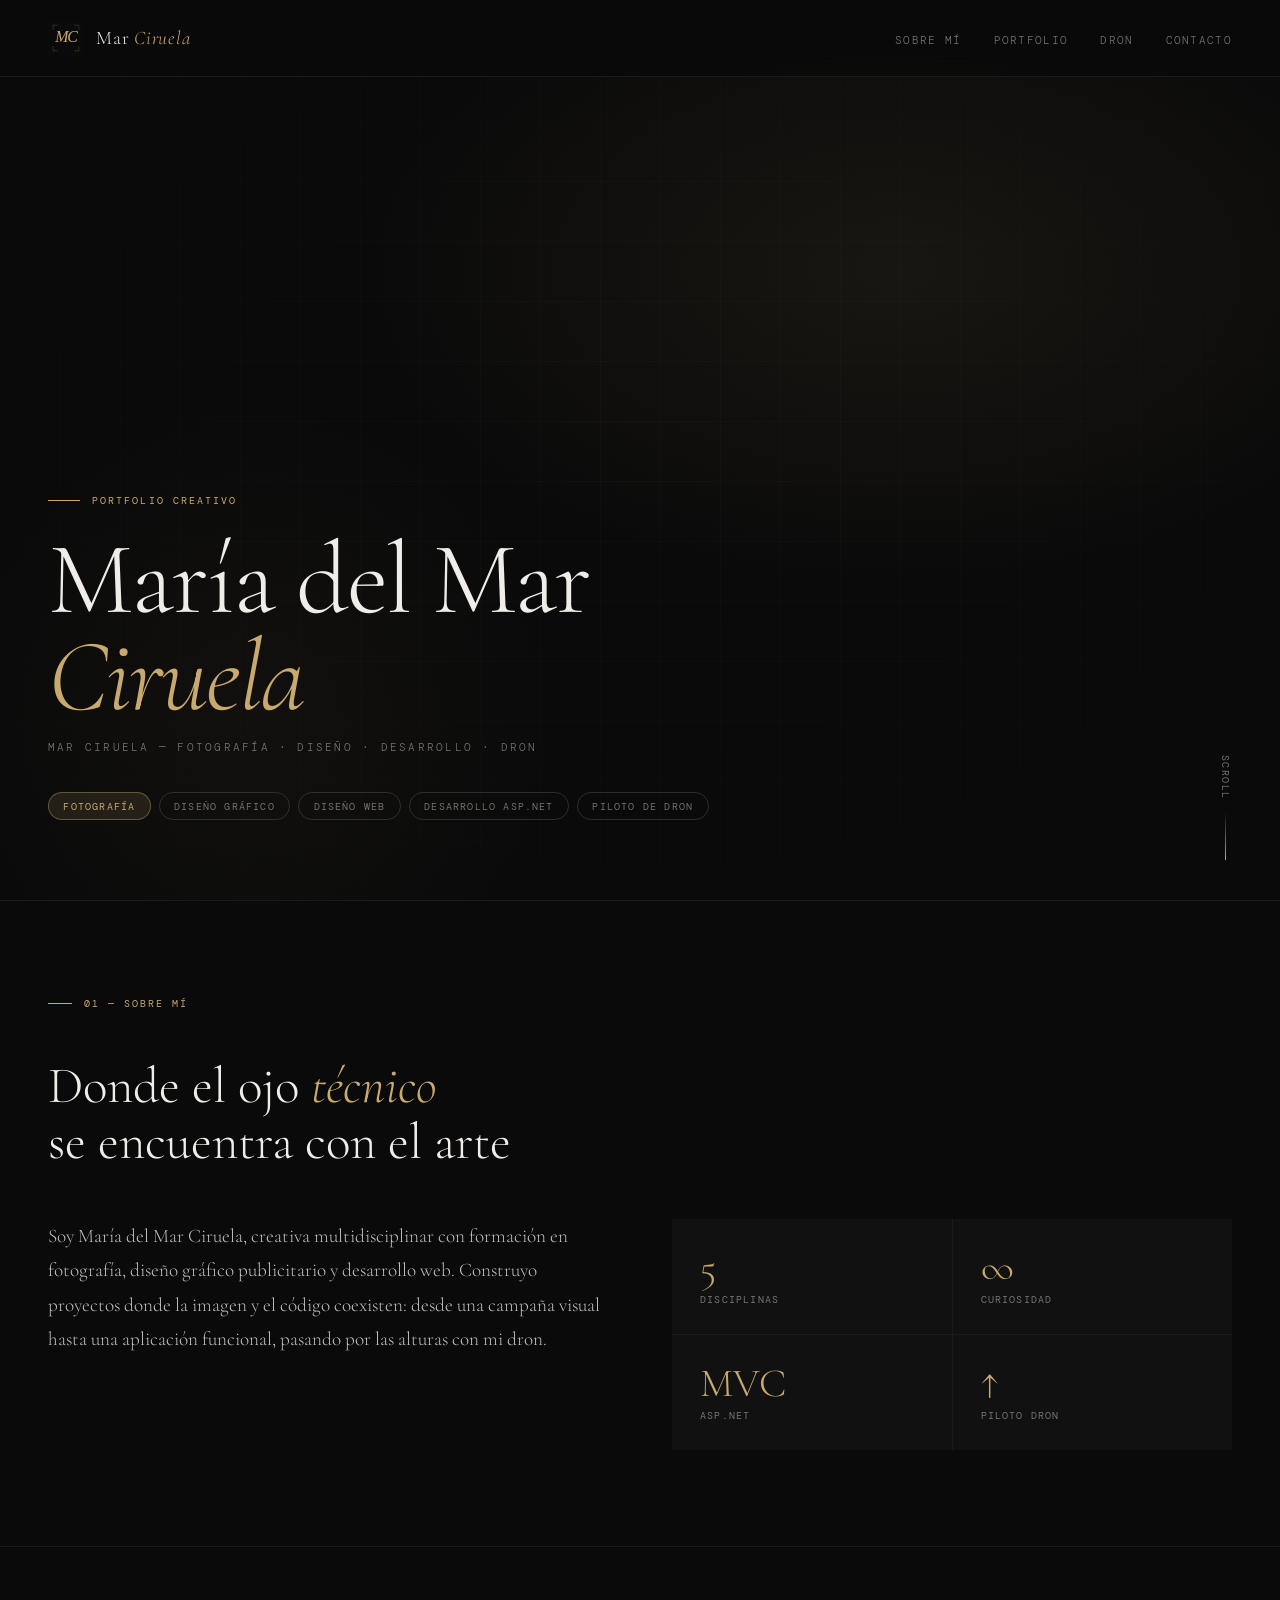
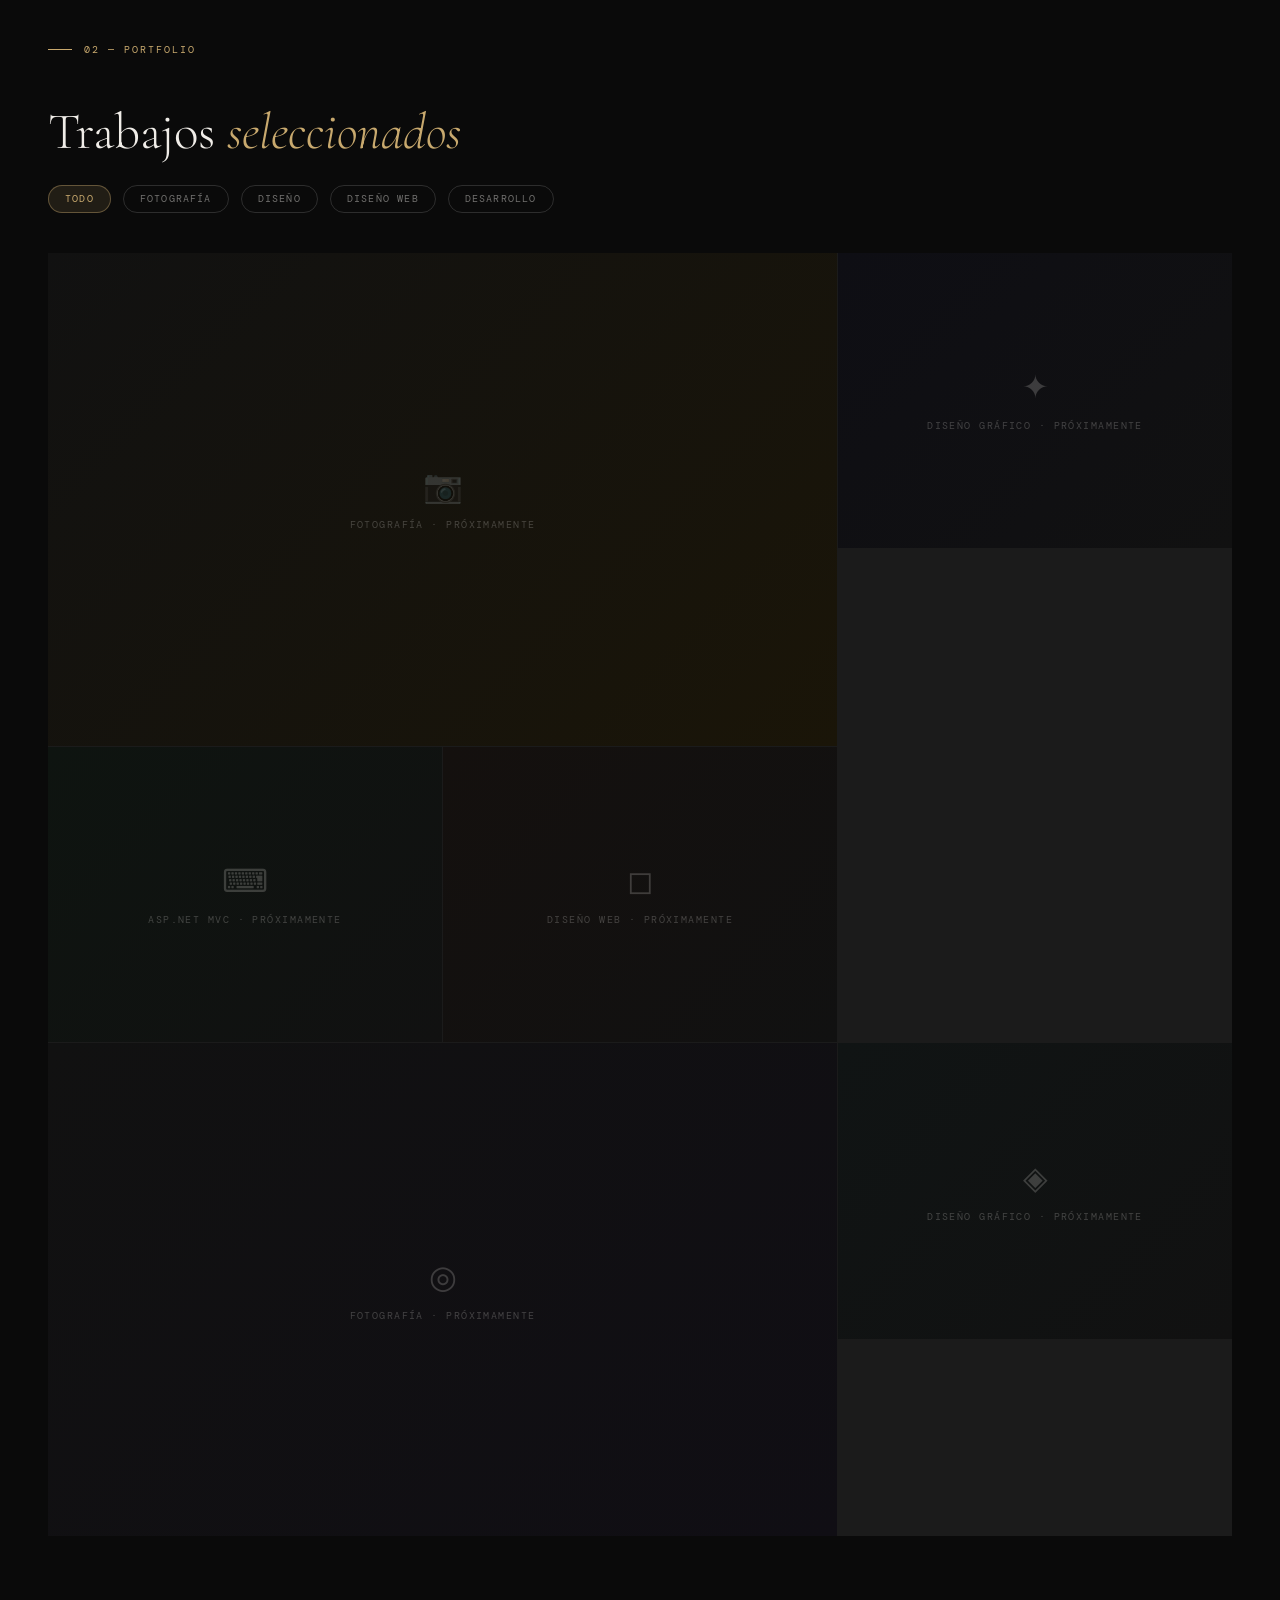
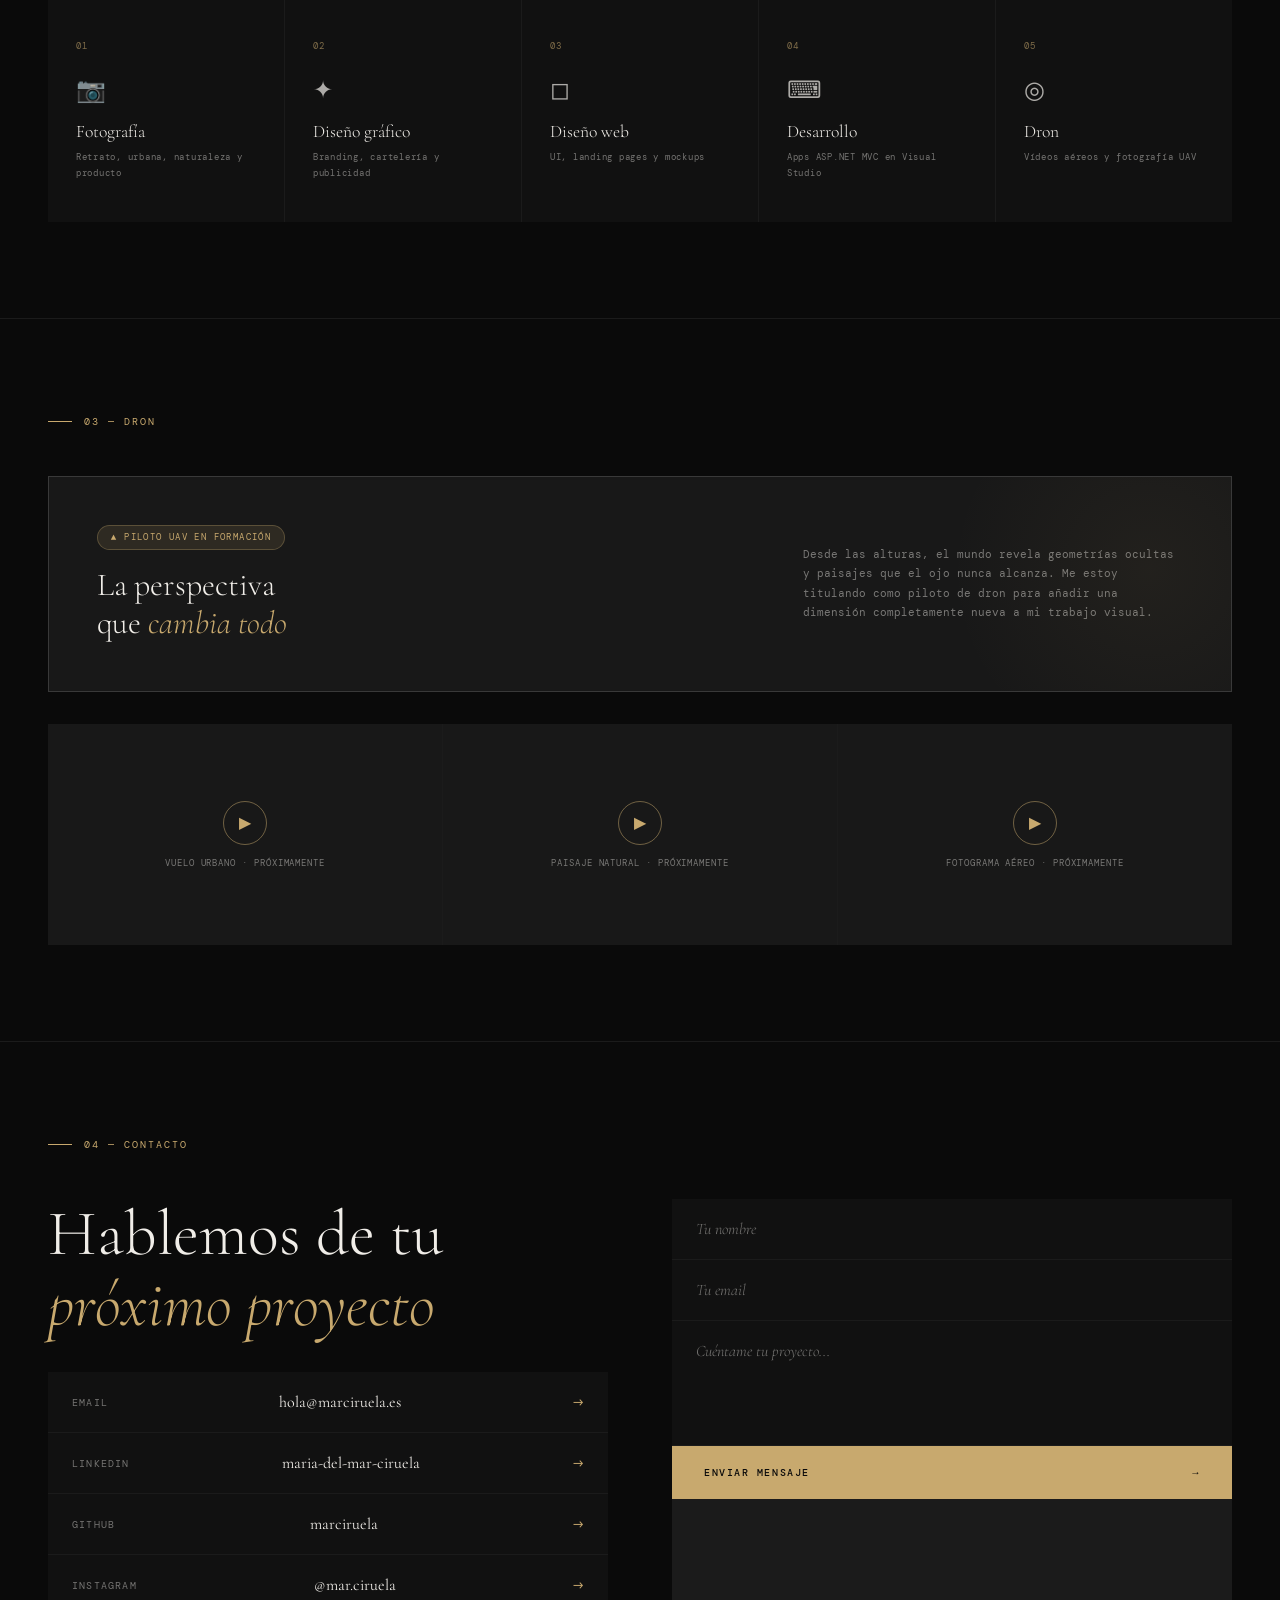
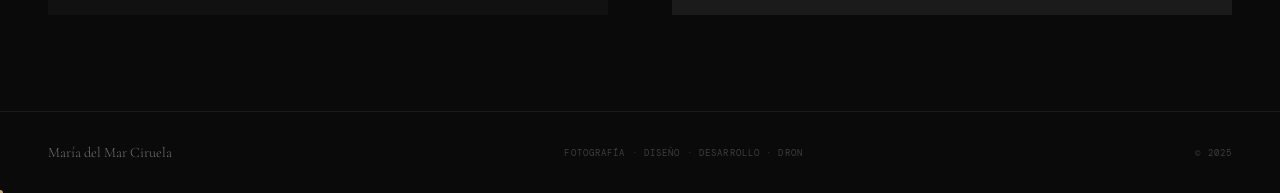
==== index.html @ c2688495 "Portfolio inicial - Mar Ciruela" ====
<!DOCTYPE html>
<html lang="es">
<head>
  <meta charset="UTF-8">
  <meta name="viewport" content="width=device-width, initial-scale=1.0">
  <meta name="description" content="Portfolio de María del Mar Ciruela — Fotografía, Diseño gráfico, Desarrollo web ASP.NET MVC y Piloto de dron.">
  <meta name="author" content="María del Mar Ciruela">
  <meta property="og:title" content="Mar Ciruela — Portfolio">
  <meta property="og:description" content="Fotografía · Diseño · Desarrollo · Dron">
  <meta property="og:image" content="assets/logo/logo-main.svg">
  <title>Mar Ciruela — Portfolio</title>
  <link rel="icon" type="image/svg+xml" href="assets/logo/logo-main.svg">
  <link rel="stylesheet" href="css/styles.css">
</head>
<body>

<!-- ── NAV ── -->
<nav>
  <a href="#home" class="nav-logo">
    <img src="assets/logo/logo-main.svg" alt="Logo Mar Ciruela">
    <span class="nav-logo-text">Mar <span>Ciruela</span></span>
  </a>
  <ul class="nav-links">
    <li><a href="#about">Sobre mí</a></li>
    <li><a href="#portfolio">Portfolio</a></li>
    <li><a href="#dron">Dron</a></li>
    <li><a href="#contact">Contacto</a></li>
  </ul>
</nav>

<!-- ── HERO ── -->
<section class="hero" id="home">
  <div class="hero-bg"></div>
  <div class="hero-grid"></div>
  <div class="hero-tag fade-up delay-1">Portfolio creativo</div>
  <h1 class="hero-name fade-up delay-2">
    <span class="first">María del Mar</span>
    <span class="last">Ciruela</span>
    <span class="brand">Mar Ciruela — Fotografía · Diseño · Desarrollo · Dron</span>
  </h1>
  <div class="hero-roles fade-up delay-3">
    <span class="role-pill active">Fotografía</span>
    <span class="role-pill">Diseño gráfico</span>
    <span class="role-pill">Diseño web</span>
    <span class="role-pill">Desarrollo ASP.NET</span>
    <span class="role-pill">Piloto de dron</span>
  </div>
  <div class="hero-scroll fade-up delay-4">Scroll</div>
</section>

<!-- ── SOBRE MÍ ── -->
<section id="about">
  <div class="section-label">01 — Sobre mí</div>
  <h2 class="section-title">Donde el ojo <em>técnico</em><br>se encuentra con el arte</h2>
  <div class="about-grid">
    <p class="about-text">
      Soy María del Mar Ciruela, creativa multidisciplinar con formación en fotografía, 
      diseño gráfico publicitario y desarrollo web. Construyo proyectos donde la imagen 
      y el código coexisten: desde una campaña visual hasta una aplicación funcional, 
      pasando por las alturas con mi dron.
    </p>
    <div class="about-stats">
      <div class="stat-cell">
        <div class="stat-num">5</div>
        <div class="stat-label">Disciplinas</div>
      </div>
      <div class="stat-cell">
        <div class="stat-num">∞</div>
        <div class="stat-label">Curiosidad</div>
      </div>
      <div class="stat-cell">
        <div class="stat-num">MVC</div>
        <div class="stat-label">ASP.NET</div>
      </div>
      <div class="stat-cell">
        <div class="stat-num">↑</div>
        <div class="stat-label">Piloto dron</div>
      </div>
    </div>
  </div>
</section>

<!-- ── PORTFOLIO ── -->
<section id="portfolio">
  <div class="section-label">02 — Portfolio</div>
  <h2 class="section-title">Trabajos <em>seleccionados</em></h2>

  <div class="portfolio-filter">
    <button class="filter-btn active" onclick="filterPortfolio(this,'all')">Todo</button>
    <button class="filter-btn" onclick="filterPortfolio(this,'foto')">Fotografía</button>
    <button class="filter-btn" onclick="filterPortfolio(this,'diseno')">Diseño</button>
    <button class="filter-btn" onclick="filterPortfolio(this,'web')">Diseño web</button>
    <button class="filter-btn" onclick="filterPortfolio(this,'dev')">Desarrollo</button>
  </div>

  <div class="portfolio-grid">

    <!-- ITEM 1 — Fotografía (grande) -->
    <div class="portfolio-item" data-cat="foto">
      <div class="portfolio-placeholder">
        <span class="ph-icon">📷</span>
        <span class="ph-label">Fotografía · Próximamente</span>
      </div>
      <!-- Cuando tengas la foto, reemplaza el div.portfolio-placeholder por:
      <img src="assets/img/foto-urbana.jpg" alt="Sesión urbana Madrid"> -->
      <div class="portfolio-overlay">
        <div class="overlay-cat">Fotografía</div>
        <div class="overlay-title">Sesión urbana · Madrid</div>
      </div>
    </div>

    <!-- ITEM 2 — Diseño gráfico -->
    <div class="portfolio-item" data-cat="diseno">
      <div class="portfolio-placeholder">
        <span class="ph-icon">✦</span>
        <span class="ph-label">Diseño gráfico · Próximamente</span>
      </div>
      <div class="portfolio-overlay">
        <div class="overlay-cat">Diseño gráfico</div>
        <div class="overlay-title">Identidad de marca</div>
      </div>
    </div>

    <!-- ITEM 3 — Desarrollo ASP.NET -->
    <div class="portfolio-item" data-cat="dev">
      <div class="portfolio-placeholder">
        <span class="ph-icon">⌨</span>
        <span class="ph-label">ASP.NET MVC · Próximamente</span>
      </div>
      <div class="portfolio-overlay">
        <div class="overlay-cat">Desarrollo ASP.NET MVC</div>
        <div class="overlay-title">Aplicación de gestión</div>
      </div>
    </div>

    <!-- ITEM 4 — Diseño web -->
    <div class="portfolio-item" data-cat="web">
      <div class="portfolio-placeholder">
        <span class="ph-icon">◻</span>
        <span class="ph-label">Diseño web · Próximamente</span>
      </div>
      <div class="portfolio-overlay">
        <div class="overlay-cat">Diseño web</div>
        <div class="overlay-title">Landing page · E-commerce</div>
      </div>
    </div>

    <!-- ITEM 5 — Fotografía (grande) -->
    <div class="portfolio-item" data-cat="foto">
      <div class="portfolio-placeholder">
        <span class="ph-icon">◎</span>
        <span class="ph-label">Fotografía · Próximamente</span>
      </div>
      <div class="portfolio-overlay">
        <div class="overlay-cat">Fotografía</div>
        <div class="overlay-title">Retrato natural · Estudio</div>
      </div>
    </div>

    <!-- ITEM 6 — Diseño gráfico -->
    <div class="portfolio-item" data-cat="diseno">
      <div class="portfolio-placeholder">
        <span class="ph-icon">◈</span>
        <span class="ph-label">Diseño gráfico · Próximamente</span>
      </div>
      <div class="portfolio-overlay">
        <div class="overlay-cat">Diseño gráfico</div>
        <div class="overlay-title">Cartel publicitario</div>
      </div>
    </div>

  </div>

  <!-- Tarjetas de categoría -->
  <div class="categories">
    <div class="cat-card">
      <div class="cat-number">01</div>
      <div class="cat-icon">📷</div>
      <div class="cat-name">Fotografía</div>
      <div class="cat-desc">Retrato, urbana, naturaleza y producto</div>
    </div>
    <div class="cat-card">
      <div class="cat-number">02</div>
      <div class="cat-icon">✦</div>
      <div class="cat-name">Diseño gráfico</div>
      <div class="cat-desc">Branding, cartelería y publicidad</div>
    </div>
    <div class="cat-card">
      <div class="cat-number">03</div>
      <div class="cat-icon">◻</div>
      <div class="cat-name">Diseño web</div>
      <div class="cat-desc">UI, landing pages y mockups</div>
    </div>
    <div class="cat-card">
      <div class="cat-number">04</div>
      <div class="cat-icon">⌨</div>
      <div class="cat-name">Desarrollo</div>
      <div class="cat-desc">Apps ASP.NET MVC en Visual Studio</div>
    </div>
    <div class="cat-card">
      <div class="cat-number">05</div>
      <div class="cat-icon">◎</div>
      <div class="cat-name">Dron</div>
      <div class="cat-desc">Vídeos aéreos y fotografía UAV</div>
    </div>
  </div>
</section>

<!-- ── DRON ── -->
<section id="dron">
  <div class="section-label">03 — Dron</div>
  <div class="dron-banner">
    <div>
      <div class="dron-badge">▲ Piloto UAV en formación</div>
      <h2 class="dron-title">La perspectiva<br>que <em>cambia todo</em></h2>
    </div>
    <p class="dron-text">
      Desde las alturas, el mundo revela geometrías ocultas y paisajes que el ojo nunca 
      alcanza. Me estoy titulando como piloto de dron para añadir una dimensión 
      completamente nueva a mi trabajo visual.
    </p>
  </div>

  <!-- Vídeos de dron -->
  <!-- Para añadir un vídeo de YouTube, sustituye el div.dron-video-cell por:
  <div class="dron-video-cell">
    <iframe src="https://www.youtube.com/embed/TU_ID_DE_VIDEO" allowfullscreen></iframe>
  </div> -->
  <div class="dron-video-grid">
    <div class="dron-video-cell">
      <div class="play-btn">▶</div>
      <div class="dron-video-label">Vuelo urbano · Próximamente</div>
    </div>
    <div class="dron-video-cell">
      <div class="play-btn">▶</div>
      <div class="dron-video-label">Paisaje natural · Próximamente</div>
    </div>
    <div class="dron-video-cell">
      <div class="play-btn">▶</div>
      <div class="dron-video-label">Fotograma aéreo · Próximamente</div>
    </div>
  </div>
</section>

<!-- ── CONTACTO ── -->
<section id="contact">
  <div class="section-label">04 — Contacto</div>
  <div class="contact-grid">
    <div>
      <h2 class="contact-big">Hablemos de tu<br><em>próximo proyecto</em></h2>
      <div class="contact-links">
        <a class="contact-link" href="mailto:hola@marciruela.es">
          <span class="contact-link-label">Email</span>
          <span class="contact-link-val">hola@marciruela.es</span>
          <span class="contact-link-arrow">→</span>
        </a>
        <a class="contact-link" href="https://linkedin.com/in/maria-del-mar-ciruela" target="_blank">
          <span class="contact-link-label">LinkedIn</span>
          <span class="contact-link-val">maria-del-mar-ciruela</span>
          <span class="contact-link-arrow">→</span>
        </a>
        <a class="contact-link" href="https://github.com/marciruela" target="_blank">
          <span class="contact-link-label">GitHub</span>
          <span class="contact-link-val">marciruela</span>
          <span class="contact-link-arrow">→</span>
        </a>
        <a class="contact-link" href="https://instagram.com/mar.ciruela" target="_blank">
          <span class="contact-link-label">Instagram</span>
          <span class="contact-link-val">@mar.ciruela</span>
          <span class="contact-link-arrow">→</span>
        </a>
      </div>
    </div>
    <div class="contact-form">
      <div class="form-row">
        <input type="text" id="contact-name" placeholder="Tu nombre">
      </div>
      <div class="form-row">
        <input type="email" id="contact-email" placeholder="Tu email">
      </div>
      <div class="form-row">
        <textarea id="contact-message" rows="4" placeholder="Cuéntame tu proyecto..."></textarea>
      </div>
      <button class="send-btn" onclick="sendMessage()">
        Enviar mensaje <span>→</span>
      </button>
    </div>
  </div>
</section>

<!-- ── FOOTER ── -->
<footer>
  <div class="footer-name">María del Mar Ciruela</div>
  <div class="footer-mono">Fotografía · Diseño · Desarrollo · Dron</div>
  <div class="footer-mono">© 2025</div>
</footer>

<script src="js/main.js"></script>
</body>
</html>
---- css/styles.css ----
/* ── MAR CIRUELA PORTFOLIO — styles.css ── */

@import url('https://fonts.googleapis.com/css2?family=Cormorant+Garamond:ital,wght@0,300;0,400;0,600;1,300;1,400&family=DM+Mono:wght@300;400&family=Syne:wght@400;500;700;800&display=swap');

*, *::before, *::after { margin: 0; padding: 0; box-sizing: border-box; }

:root {
  --bg:        #0a0a0a;
  --bg2:       #111111;
  --bg3:       #181818;
  --border:    rgba(255,255,255,0.07);
  --border2:   rgba(255,255,255,0.14);
  --text:      #f0ede8;
  --muted:     rgba(240,237,232,0.45);
  --accent:    #c8a96e;
  --accent2:   #e8d5b0;
  --accent-dim:rgba(200,169,110,0.12);
  --font-display: 'Syne', sans-serif;
  --font-serif:   'Cormorant Garamond', serif;
  --font-mono:    'DM Mono', monospace;
}

html { scroll-behavior: smooth; }

body {
  background: var(--bg);
  color: var(--text);
  font-family: var(--font-display);
  overflow-x: hidden;
}

/* ── SCROLLBAR ── */
::-webkit-scrollbar { width: 4px; }
::-webkit-scrollbar-track { background: var(--bg); }
::-webkit-scrollbar-thumb { background: var(--accent); opacity: 0.5; }

/* ── NAV ── */
nav {
  position: fixed; top: 0; left: 0; right: 0; z-index: 100;
  display: flex; align-items: center; justify-content: space-between;
  padding: 1.25rem 3rem;
  border-bottom: 0.5px solid var(--border);
  background: rgba(10,10,10,0.85);
  backdrop-filter: blur(16px);
  -webkit-backdrop-filter: blur(16px);
}
.nav-logo {
  display: flex; align-items: center; gap: 0.75rem;
  text-decoration: none;
}
.nav-logo img { width: 36px; height: 36px; }
.nav-logo-text {
  font-family: var(--font-serif);
  font-size: 1.2rem;
  font-weight: 300;
  letter-spacing: 0.04em;
  color: var(--text);
}
.nav-logo-text span { color: var(--accent); font-style: italic; }
.nav-links { display: flex; gap: 2rem; list-style: none; }
.nav-links a {
  font-family: var(--font-mono);
  font-size: 0.68rem;
  font-weight: 300;
  letter-spacing: 0.12em;
  text-transform: uppercase;
  color: var(--muted);
  text-decoration: none;
  transition: color 0.2s;
}
.nav-links a:hover { color: var(--accent); }

/* ── HERO ── */
.hero {
  min-height: 100vh;
  display: flex; flex-direction: column; justify-content: flex-end;
  padding: 0 3rem 5rem;
  position: relative; overflow: hidden;
}
.hero-bg {
  position: absolute; inset: 0;
  background:
    radial-gradient(ellipse 60% 50% at 70% 30%, rgba(200,169,110,0.08) 0%, transparent 70%),
    radial-gradient(ellipse 40% 60% at 20% 80%, rgba(200,169,110,0.04) 0%, transparent 60%);
}
.hero-grid {
  position: absolute; inset: 0;
  background-image:
    linear-gradient(rgba(255,255,255,0.025) 1px, transparent 1px),
    linear-gradient(90deg, rgba(255,255,255,0.025) 1px, transparent 1px);
  background-size: 60px 60px;
  mask-image: radial-gradient(ellipse 80% 80% at 50% 50%, black 0%, transparent 100%);
  -webkit-mask-image: radial-gradient(ellipse 80% 80% at 50% 50%, black 0%, transparent 100%);
}
.hero-tag {
  font-family: var(--font-mono);
  font-size: 0.65rem; letter-spacing: 0.2em; text-transform: uppercase;
  color: var(--accent); margin-bottom: 1.5rem;
  display: flex; align-items: center; gap: 0.75rem;
  position: relative;
}
.hero-tag::before { content: ''; display: block; width: 32px; height: 1px; background: var(--accent); }
.hero-name {
  font-family: var(--font-serif);
  font-size: clamp(3rem, 8vw, 6.5rem);
  font-weight: 300; line-height: 0.95; letter-spacing: -0.02em;
  position: relative; margin-bottom: 0.5rem;
}
.hero-name .first { display: block; color: var(--text); }
.hero-name .last  { display: block; font-style: italic; color: var(--accent); }
.hero-name .brand {
  display: block;
  font-family: var(--font-mono);
  font-size: 0.7rem; letter-spacing: 0.2em; text-transform: uppercase;
  color: var(--muted); font-style: normal; margin-top: 1rem;
}
.hero-roles { display: flex; flex-wrap: wrap; gap: 0.5rem; margin-top: 2rem; position: relative; }
.role-pill {
  font-family: var(--font-mono); font-size: 0.62rem; letter-spacing: 0.12em; text-transform: uppercase;
  color: var(--muted); border: 0.5px solid var(--border2); padding: 0.4rem 0.9rem; border-radius: 100px;
  transition: all 0.2s;
}
.role-pill.active { color: var(--accent); border-color: rgba(200,169,110,0.4); background: var(--accent-dim); }
.hero-scroll {
  position: absolute; bottom: 2.5rem; right: 3rem;
  font-family: var(--font-mono); font-size: 0.6rem; letter-spacing: 0.15em; text-transform: uppercase;
  color: var(--muted); writing-mode: vertical-rl;
  display: flex; align-items: center; gap: 0.75rem;
  animation: scrollBounce 2s ease-in-out infinite;
}
.hero-scroll::after { content: ''; display: block; width: 1px; height: 48px; background: linear-gradient(transparent, var(--accent)); }

/* ── SECTIONS ── */
section { padding: 6rem 3rem; border-top: 0.5px solid var(--border); }
.section-label {
  font-family: var(--font-mono); font-size: 0.62rem; letter-spacing: 0.2em; text-transform: uppercase;
  color: var(--accent); display: flex; align-items: center; gap: 0.75rem; margin-bottom: 3rem;
}
.section-label::before { content: ''; display: block; width: 24px; height: 1px; background: var(--accent); }
.section-title {
  font-family: var(--font-serif); font-size: clamp(2rem, 4vw, 3.5rem);
  font-weight: 300; line-height: 1.1; margin-bottom: 1.5rem;
}
.section-title em { font-style: italic; color: var(--accent); }

/* ── ABOUT ── */
.about-grid { display: grid; grid-template-columns: 1fr 1fr; gap: 4rem; align-items: start; margin-top: 3rem; }
.about-text { font-family: var(--font-serif); font-size: 1.2rem; font-weight: 300; line-height: 1.8; color: rgba(240,237,232,0.8); }
.about-stats { display: grid; grid-template-columns: 1fr 1fr; gap: 1px; background: var(--border); }
.stat-cell { background: var(--bg2); padding: 1.75rem; }
.stat-num { font-family: var(--font-serif); font-size: 2.5rem; font-weight: 300; color: var(--accent); line-height: 1; margin-bottom: 0.4rem; }
.stat-label { font-family: var(--font-mono); font-size: 0.62rem; letter-spacing: 0.12em; text-transform: uppercase; color: var(--muted); }

/* ── PORTFOLIO ── */
.portfolio-filter { display: flex; gap: 0.75rem; flex-wrap: wrap; margin-bottom: 2.5rem; }
.filter-btn {
  font-family: var(--font-mono); font-size: 0.62rem; letter-spacing: 0.12em; text-transform: uppercase;
  color: var(--muted); background: none; border: 0.5px solid var(--border2);
  padding: 0.4rem 1rem; border-radius: 100px; cursor: pointer; transition: all 0.2s;
}
.filter-btn:hover, .filter-btn.active { color: var(--accent); border-color: rgba(200,169,110,0.4); background: var(--accent-dim); }

.portfolio-grid { display: grid; grid-template-columns: repeat(3, 1fr); gap: 1px; background: var(--border); }
.portfolio-item { background: var(--bg2); aspect-ratio: 4/3; position: relative; overflow: hidden; cursor: pointer; }
.portfolio-item:nth-child(1) { aspect-ratio: 8/5; grid-column: span 2; }
.portfolio-item:nth-child(5) { aspect-ratio: 8/5; grid-column: span 2; }

.portfolio-item img { width: 100%; height: 100%; object-fit: cover; transition: transform 0.5s ease; }
.portfolio-item:hover img { transform: scale(1.04); }

.portfolio-placeholder {
  width: 100%; height: 100%;
  display: flex; align-items: center; justify-content: center; flex-direction: column; gap: 0.75rem;
}
.ph-icon { font-size: 2rem; opacity: 0.2; }
.ph-label { font-family: var(--font-mono); font-size: 0.6rem; letter-spacing: 0.15em; text-transform: uppercase; color: var(--muted); opacity: 0.5; }
.portfolio-item:nth-child(1) .portfolio-placeholder { background: linear-gradient(135deg, #111 0%, #1a1508 100%); }
.portfolio-item:nth-child(2) .portfolio-placeholder { background: linear-gradient(135deg, #0e0e14 0%, #111 100%); }
.portfolio-item:nth-child(3) .portfolio-placeholder { background: linear-gradient(135deg, #0e1410 0%, #111 100%); }
.portfolio-item:nth-child(4) .portfolio-placeholder { background: linear-gradient(135deg, #14100e 0%, #111 100%); }
.portfolio-item:nth-child(5) .portfolio-placeholder { background: linear-gradient(135deg, #111 0%, #100e14 100%); }
.portfolio-item:nth-child(6) .portfolio-placeholder { background: linear-gradient(135deg, #101414 0%, #111 100%); }

.portfolio-overlay {
  position: absolute; inset: 0; background: rgba(10,10,10,0.85);
  display: flex; flex-direction: column; justify-content: flex-end;
  padding: 1.5rem; opacity: 0; transition: opacity 0.3s;
}
.portfolio-item:hover .portfolio-overlay { opacity: 1; }
.overlay-cat { font-family: var(--font-mono); font-size: 0.58rem; letter-spacing: 0.18em; text-transform: uppercase; color: var(--accent); margin-bottom: 0.4rem; }
.overlay-title { font-family: var(--font-serif); font-size: 1.25rem; font-weight: 300; color: var(--text); }

/* ── CATEGORY CARDS ── */
.categories { display: grid; grid-template-columns: repeat(5, 1fr); gap: 1px; background: var(--border); margin-top: 4rem; }
.cat-card { background: var(--bg2); padding: 2.5rem 1.75rem; cursor: pointer; transition: background 0.2s; position: relative; overflow: hidden; }
.cat-card::before { content: ''; position: absolute; bottom: 0; left: 0; right: 0; height: 2px; background: var(--accent); transform: scaleX(0); transform-origin: left; transition: transform 0.3s; }
.cat-card:hover { background: var(--bg3); }
.cat-card:hover::before { transform: scaleX(1); }
.cat-number { font-family: var(--font-mono); font-size: 0.58rem; letter-spacing: 0.15em; color: var(--accent); opacity: 0.6; margin-bottom: 1.5rem; }
.cat-icon { font-size: 1.5rem; margin-bottom: 1rem; opacity: 0.7; }
.cat-name { font-family: var(--font-serif); font-size: 1.1rem; font-weight: 300; margin-bottom: 0.5rem; color: var(--text); }
.cat-desc { font-family: var(--font-mono); font-size: 0.58rem; letter-spacing: 0.08em; color: var(--muted); line-height: 1.7; }

/* ── DRON ── */
.dron-banner {
  margin-top: 3rem; background: var(--bg3); border: 0.5px solid var(--border2);
  padding: 3rem; display: flex; align-items: center; justify-content: space-between; gap: 2rem;
  position: relative; overflow: hidden;
}
.dron-banner::before { content: ''; position: absolute; top: -50%; right: -10%; width: 400px; height: 400px; background: radial-gradient(circle, rgba(200,169,110,0.06) 0%, transparent 70%); pointer-events: none; }
.dron-badge { display: inline-flex; align-items: center; gap: 0.5rem; font-family: var(--font-mono); font-size: 0.58rem; letter-spacing: 0.15em; text-transform: uppercase; color: var(--accent); border: 0.5px solid rgba(200,169,110,0.3); background: var(--accent-dim); padding: 0.35rem 0.8rem; border-radius: 100px; margin-bottom: 1rem; }
.dron-title { font-family: var(--font-serif); font-size: 2rem; font-weight: 300; line-height: 1.2; }
.dron-title em { font-style: italic; color: var(--accent); }
.dron-text { font-family: var(--font-mono); font-size: 0.68rem; line-height: 1.8; color: var(--muted); max-width: 380px; }
.dron-video-grid { display: grid; grid-template-columns: repeat(3, 1fr); gap: 1px; margin-top: 2rem; background: var(--border); }
.dron-video-cell {
  background: var(--bg3); aspect-ratio: 16/9;
  display: flex; align-items: center; justify-content: center; flex-direction: column; gap: 0.75rem;
  cursor: pointer; transition: background 0.2s; position: relative; overflow: hidden;
}
.dron-video-cell:hover { background: #1e1e1e; }
.dron-video-cell iframe { position: absolute; inset: 0; width: 100%; height: 100%; border: none; }
.play-btn { width: 44px; height: 44px; border: 1px solid rgba(200,169,110,0.5); border-radius: 50%; display: flex; align-items: center; justify-content: center; color: var(--accent); font-size: 1rem; transition: all 0.2s; }
.dron-video-cell:hover .play-btn { background: var(--accent-dim); border-color: var(--accent); }
.dron-video-label { font-family: var(--font-mono); font-size: 0.58rem; letter-spacing: 0.1em; text-transform: uppercase; color: var(--muted); }

/* ── CONTACT ── */
.contact-grid { display: grid; grid-template-columns: 1fr 1fr; gap: 4rem; margin-top: 3rem; }
.contact-big { font-family: var(--font-serif); font-size: clamp(2.5rem, 5vw, 4rem); font-weight: 300; line-height: 1.1; }
.contact-big em { font-style: italic; color: var(--accent); }
.contact-links { display: flex; flex-direction: column; gap: 1px; margin-top: 2rem; background: var(--border); }
.contact-link { background: var(--bg2); padding: 1.25rem 1.5rem; display: flex; align-items: center; justify-content: space-between; text-decoration: none; transition: background 0.2s; cursor: pointer; }
.contact-link:hover { background: var(--bg3); }
.contact-link-label { font-family: var(--font-mono); font-size: 0.62rem; letter-spacing: 0.12em; text-transform: uppercase; color: var(--muted); }
.contact-link-val { font-family: var(--font-serif); font-size: 1rem; color: var(--text); }
.contact-link-arrow { color: var(--accent); font-size: 0.8rem; }
.contact-form { display: flex; flex-direction: column; gap: 1px; background: var(--border); }
.form-row { background: var(--bg2); }
.form-row input, .form-row textarea { width: 100%; background: transparent; border: none; outline: none; font-family: var(--font-serif); font-size: 1rem; font-weight: 300; color: var(--text); padding: 1.25rem 1.5rem; resize: none; }
.form-row input::placeholder, .form-row textarea::placeholder { color: var(--muted); font-style: italic; }
.send-btn { background: var(--accent); color: #0a0a0a; border: none; padding: 1.25rem 2rem; font-family: var(--font-mono); font-size: 0.65rem; letter-spacing: 0.15em; text-transform: uppercase; cursor: pointer; display: flex; align-items: center; justify-content: space-between; transition: background 0.2s; font-weight: 500; width: 100%; }
.send-btn:hover { background: var(--accent2); }

/* ── FOOTER ── */
footer { border-top: 0.5px solid var(--border); padding: 2rem 3rem; display: flex; align-items: center; justify-content: space-between; }
.footer-name { font-family: var(--font-serif); font-size: 0.9rem; font-weight: 300; color: var(--muted); }
.footer-mono { font-family: var(--font-mono); font-size: 0.58rem; letter-spacing: 0.12em; text-transform: uppercase; color: var(--muted); opacity: 0.5; }

/* ── ANIMATIONS ── */
@keyframes fadeUp { from { opacity: 0; transform: translateY(24px); } to { opacity: 1; transform: translateY(0); } }
@keyframes scrollBounce { 0%, 100% { transform: translateY(0); } 50% { transform: translateY(6px); } }
.fade-up { animation: fadeUp 0.8s cubic-bezier(0.16, 1, 0.3, 1) forwards; opacity: 0; }
.delay-1 { animation-delay: 0.1s; }
.delay-2 { animation-delay: 0.25s; }
.delay-3 { animation-delay: 0.4s; }
.delay-4 { animation-delay: 0.55s; }

/* ── RESPONSIVE ── */
@media (max-width: 900px) {
  nav { padding: 1rem 1.5rem; }
  .nav-links { gap: 1.25rem; }
  section { padding: 4rem 1.5rem; }
  .hero { padding: 0 1.5rem 4rem; }
  .about-grid { grid-template-columns: 1fr; gap: 2rem; }
  .categories { grid-template-columns: repeat(2, 1fr); }
  .portfolio-grid { grid-template-columns: 1fr 1fr; }
  .portfolio-item:nth-child(1), .portfolio-item:nth-child(5) { grid-column: span 2; }
  .contact-grid { grid-template-columns: 1fr; gap: 2rem; }
  .dron-banner { flex-direction: column; }
  .dron-video-grid { grid-template-columns: 1fr; }
  footer { flex-direction: column; gap: 0.75rem; text-align: center; }
}
@media (max-width: 600px) {
  .nav-links { display: none; }
  .portfolio-grid { grid-template-columns: 1fr; }
  .portfolio-item:nth-child(1), .portfolio-item:nth-child(5) { grid-column: span 1; }
  .categories { grid-template-columns: 1fr; }
}
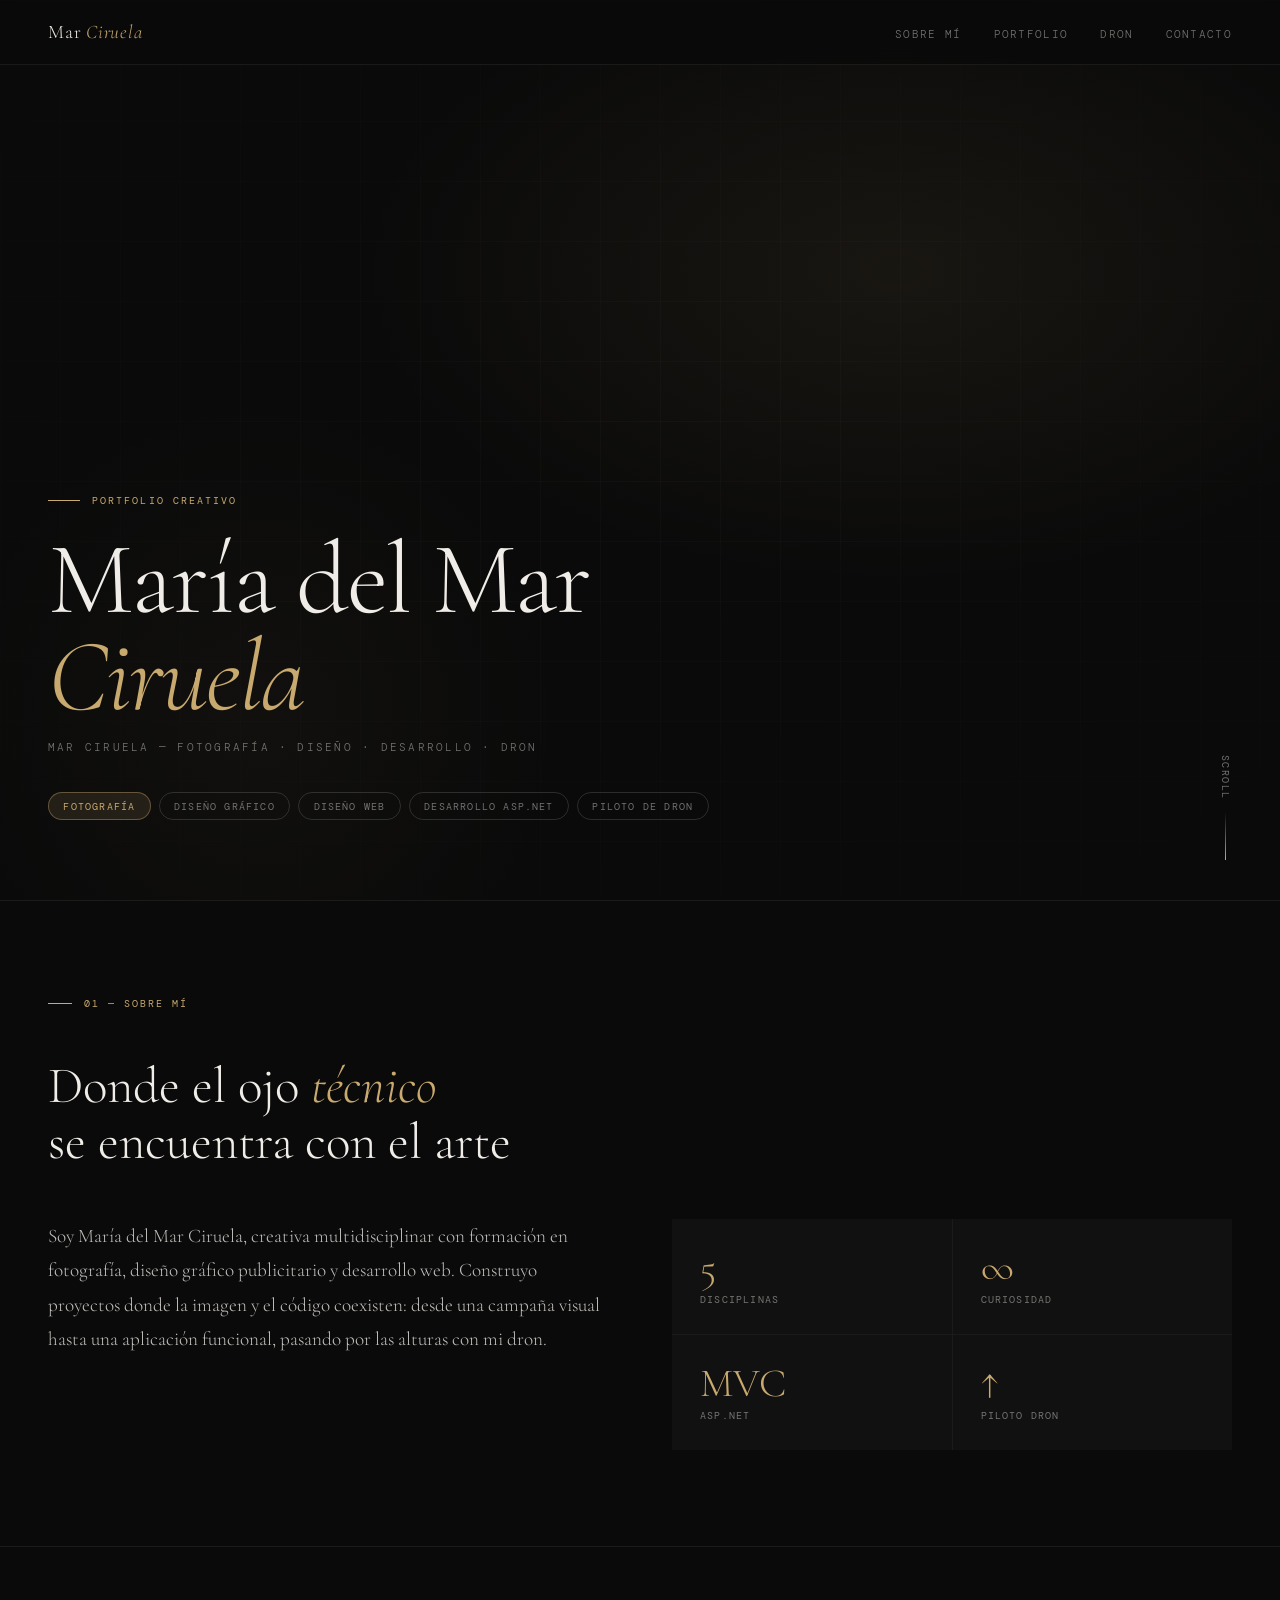
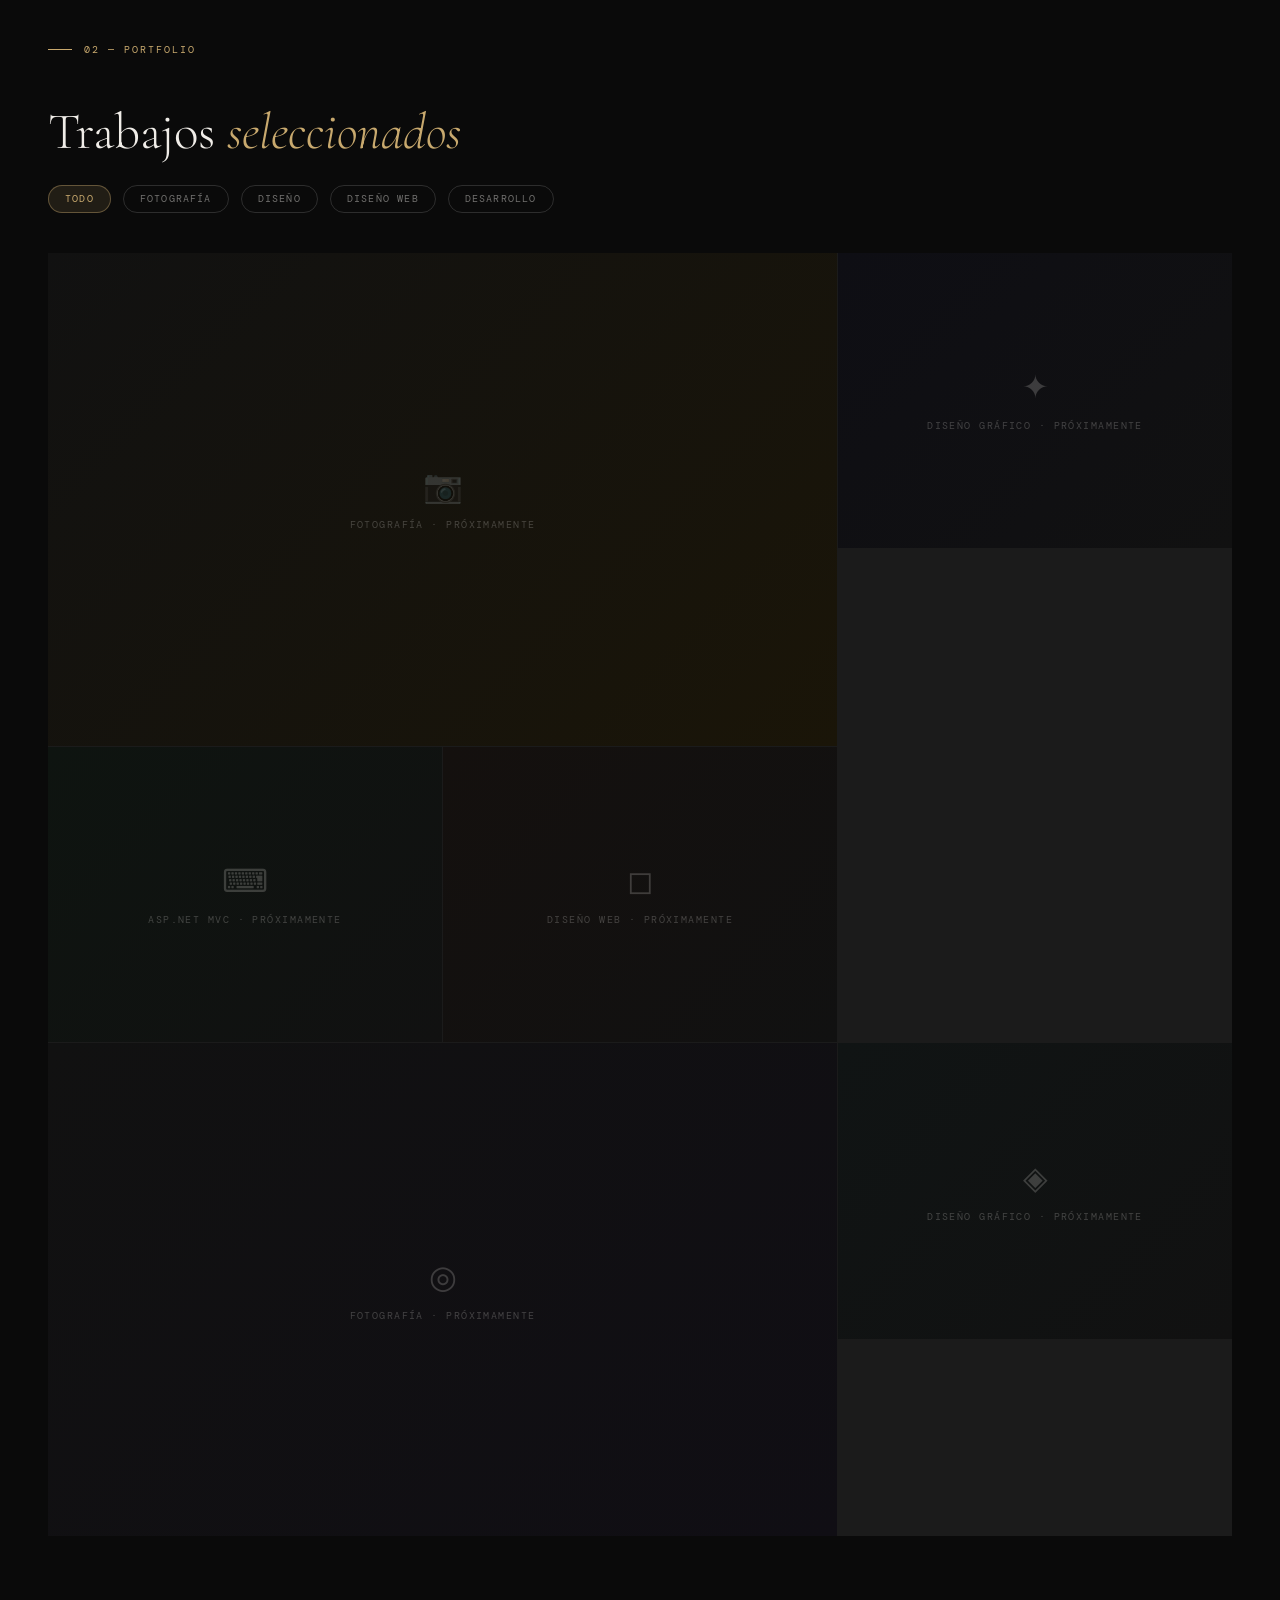
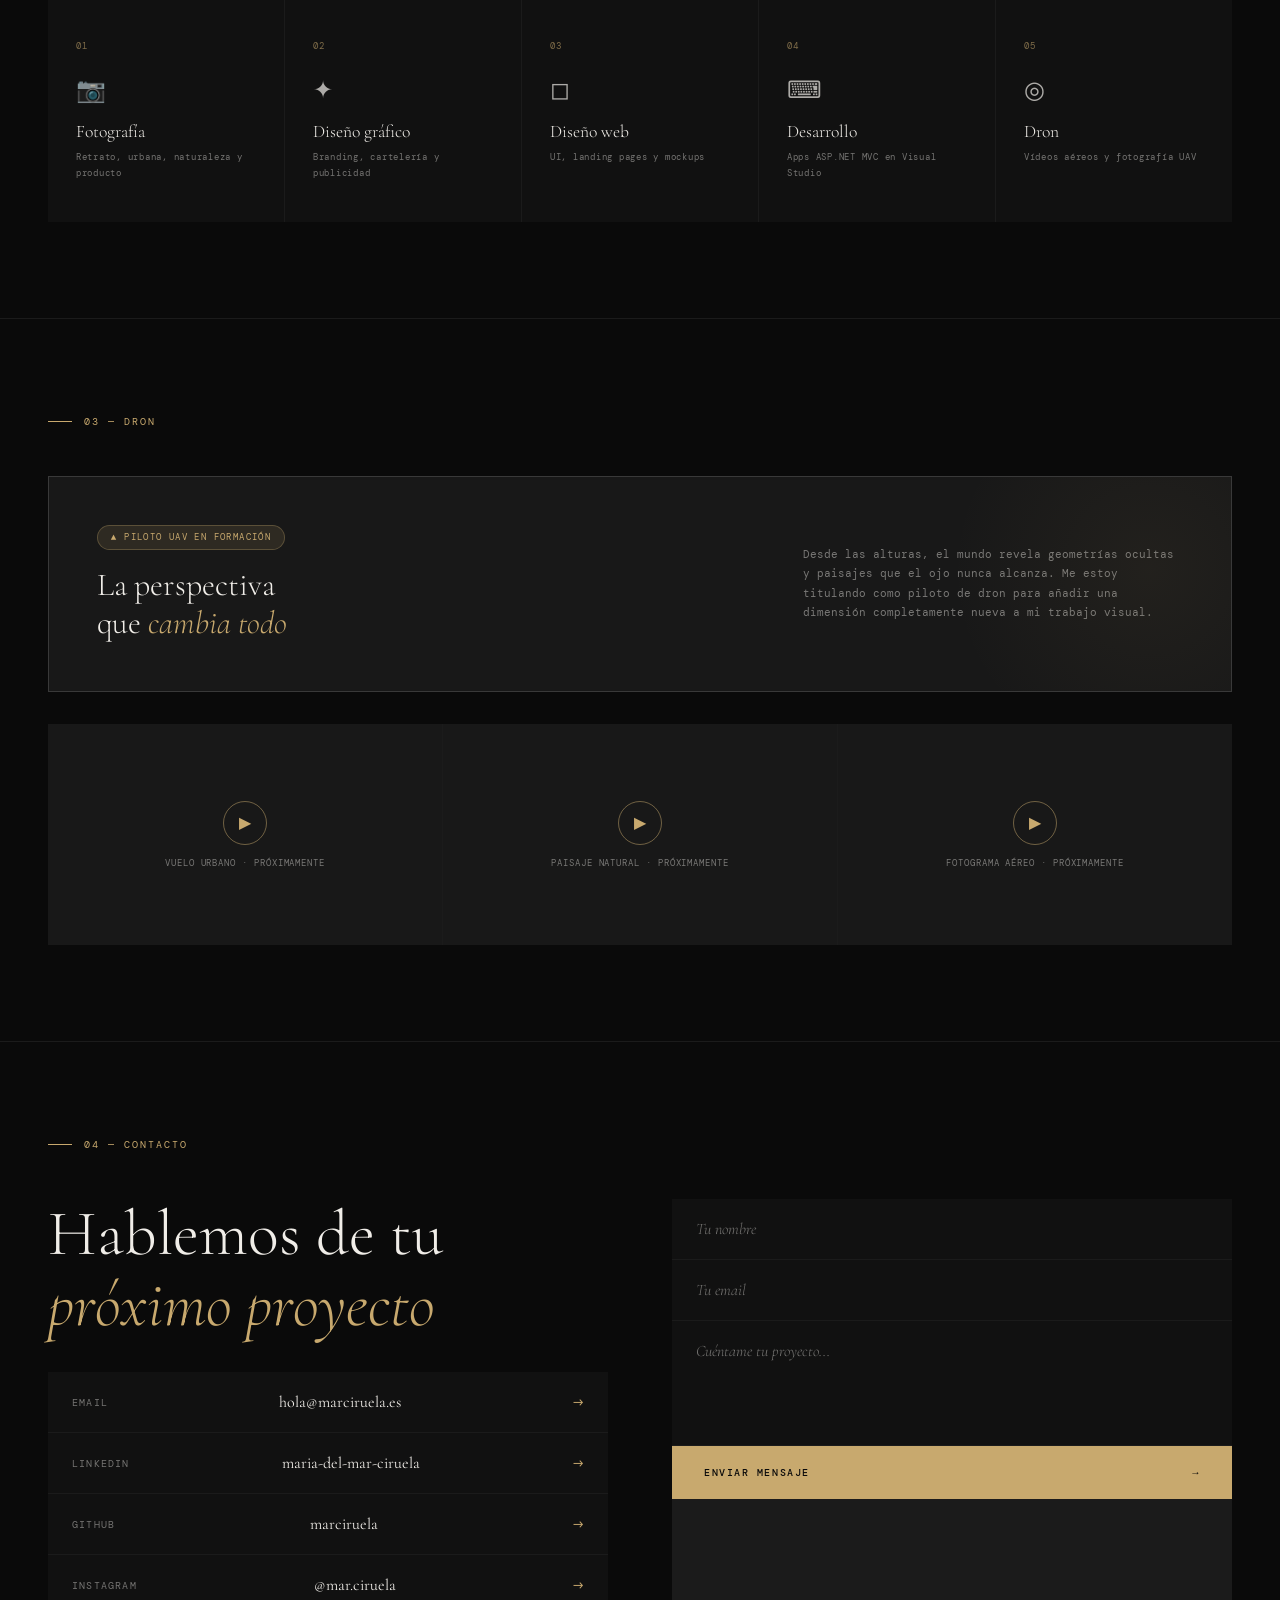
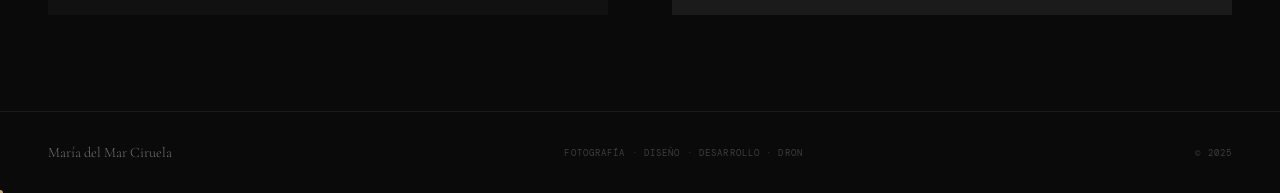
==== commit e7ebfaa9: "Nav sin logo cuadrado" ====
--- a/index.html
+++ b/index.html
@@ -17,7 +17,6 @@
 <!-- ── NAV ── -->
 <nav>
   <a href="#home" class="nav-logo">
-    <img src="assets/logo/logo-main.svg" alt="Logo Mar Ciruela">
     <span class="nav-logo-text">Mar <span>Ciruela</span></span>
   </a>
   <ul class="nav-links">
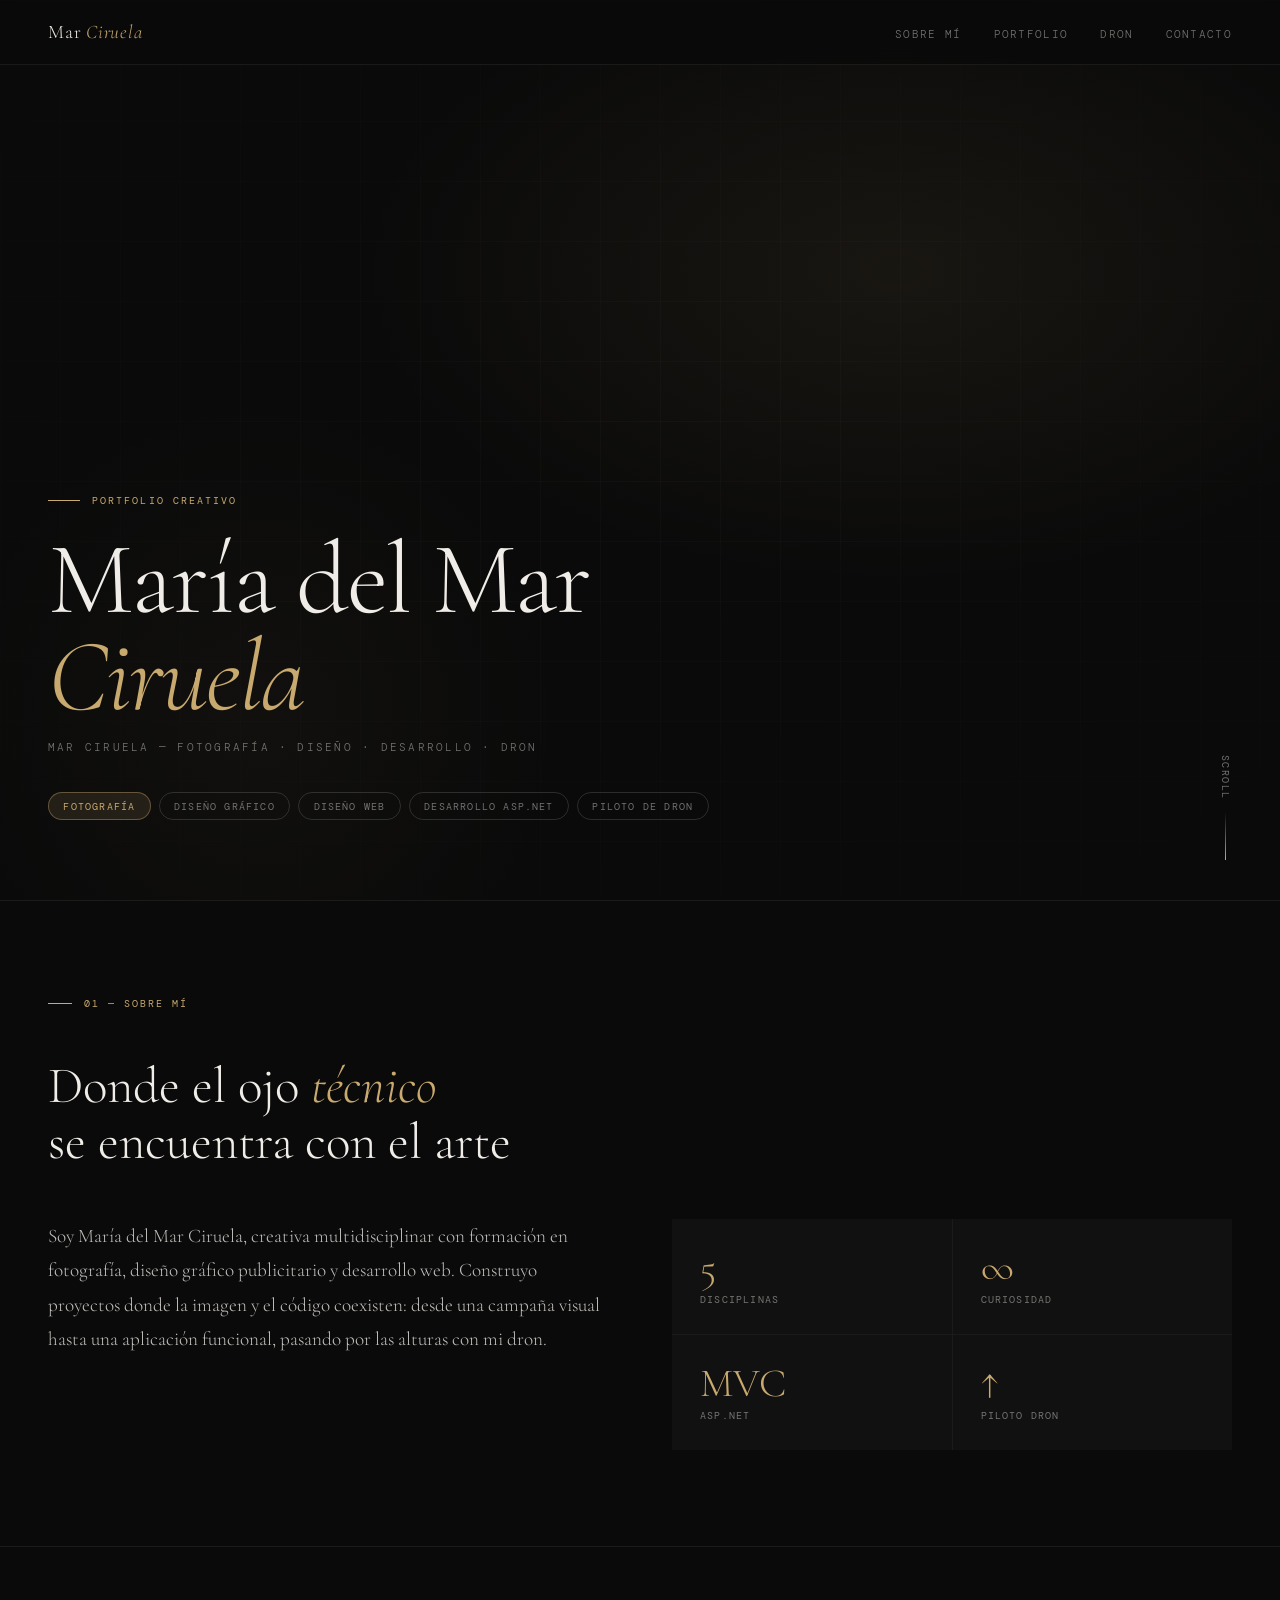
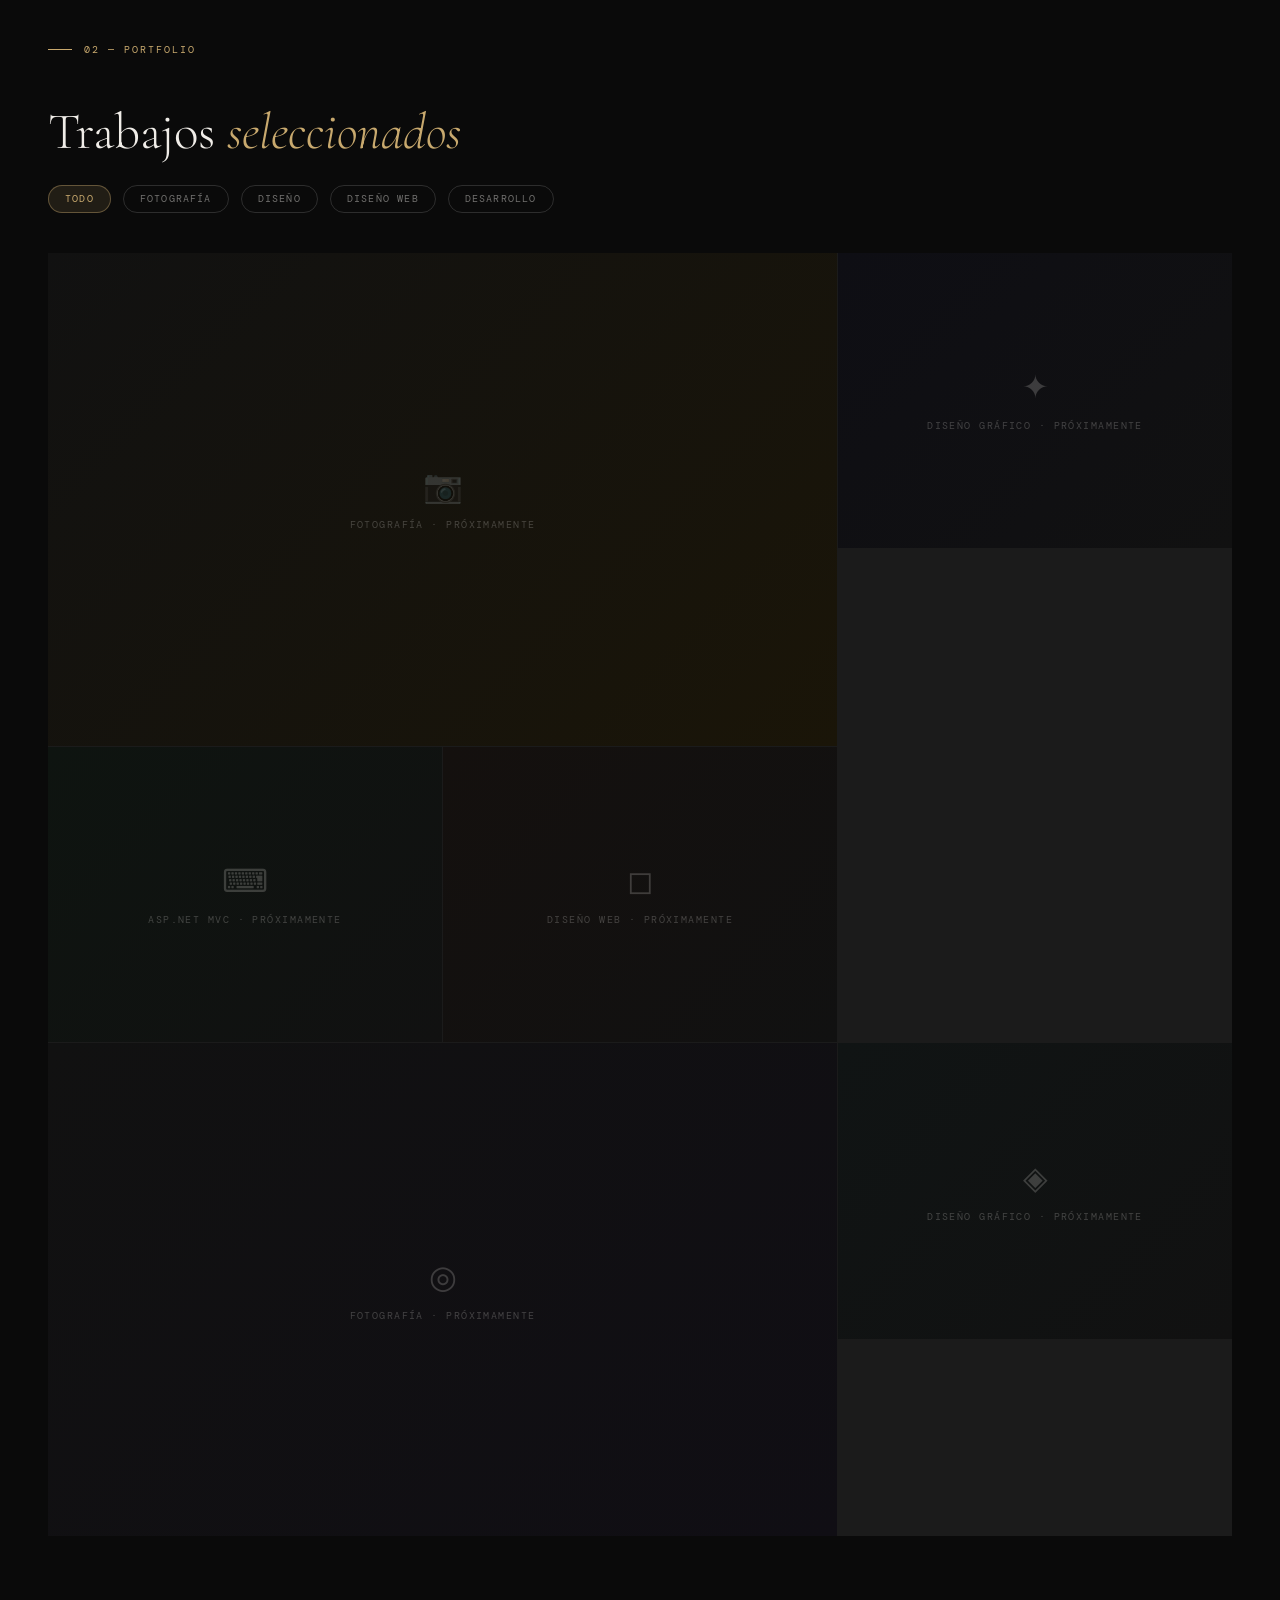
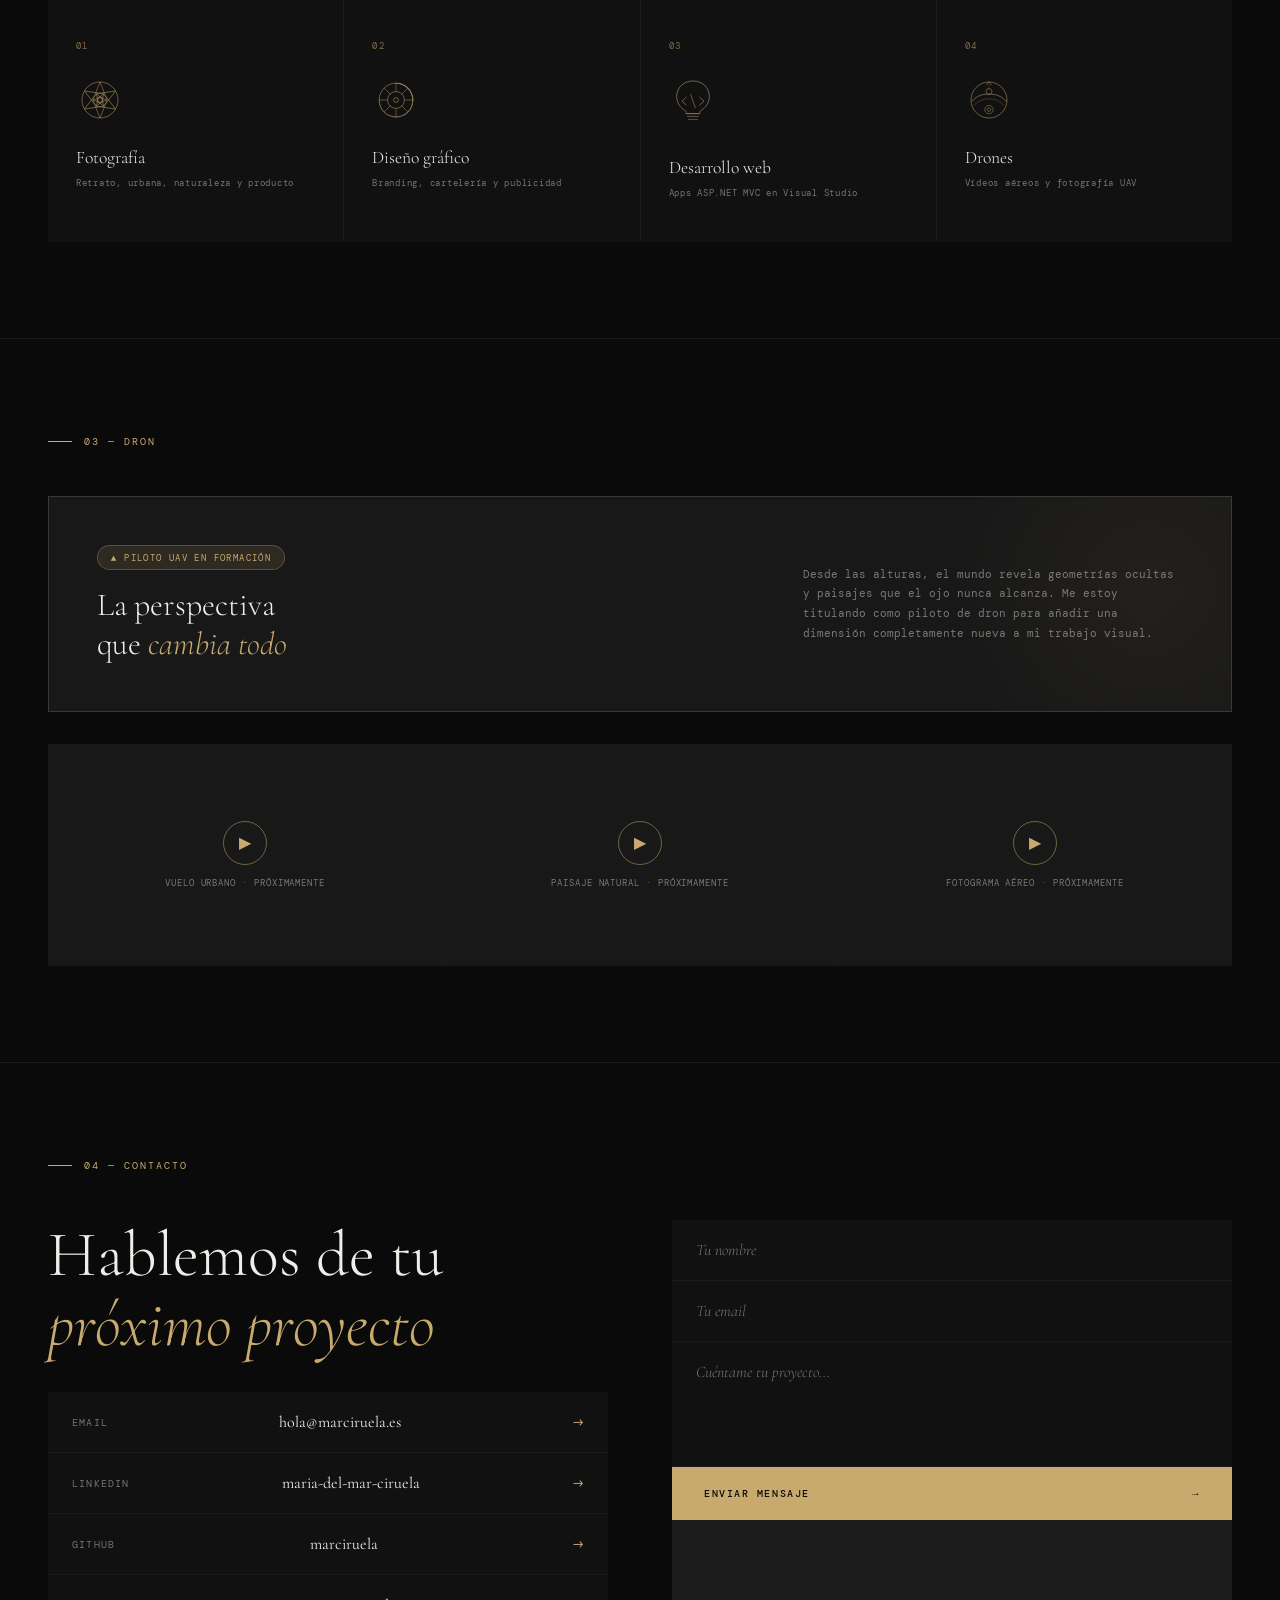
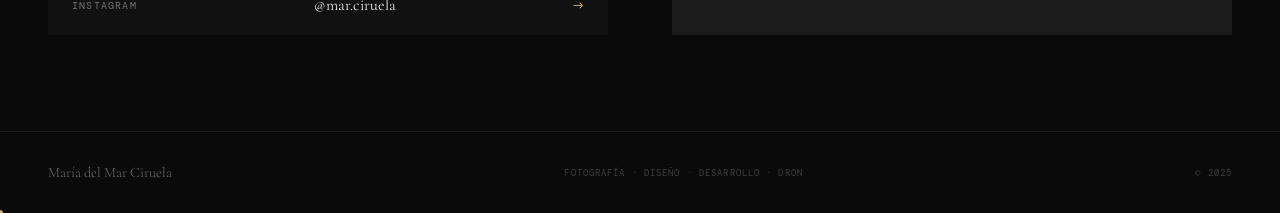
==== commit ad517e25: "Iconos definitivos integrados" ====
--- a/index.html
+++ b/index.html
@@ -174,32 +174,26 @@
   <div class="categories">
     <div class="cat-card">
       <div class="cat-number">01</div>
-      <div class="cat-icon">📷</div>
+      <div class="cat-icon"><img src="assets/logo/icono-fotografia.svg" alt="Fotografía" width="48" height="48"></div>
       <div class="cat-name">Fotografía</div>
       <div class="cat-desc">Retrato, urbana, naturaleza y producto</div>
     </div>
     <div class="cat-card">
       <div class="cat-number">02</div>
-      <div class="cat-icon">✦</div>
+      <div class="cat-icon"><img src="assets/logo/icono-diseno.svg" alt="Diseño gráfico" width="48" height="48"></div>
       <div class="cat-name">Diseño gráfico</div>
       <div class="cat-desc">Branding, cartelería y publicidad</div>
     </div>
     <div class="cat-card">
       <div class="cat-number">03</div>
-      <div class="cat-icon">◻</div>
-      <div class="cat-name">Diseño web</div>
-      <div class="cat-desc">UI, landing pages y mockups</div>
+      <div class="cat-icon"><img src="assets/logo/icono-desarrollo.svg" alt="Desarrollo web" width="48" height="58"></div>
+      <div class="cat-name">Desarrollo web</div>
+      <div class="cat-desc">Apps ASP.NET MVC en Visual Studio</div>
     </div>
     <div class="cat-card">
       <div class="cat-number">04</div>
-      <div class="cat-icon">⌨</div>
-      <div class="cat-name">Desarrollo</div>
-      <div class="cat-desc">Apps ASP.NET MVC en Visual Studio</div>
-    </div>
-    <div class="cat-card">
-      <div class="cat-number">05</div>
-      <div class="cat-icon">◎</div>
-      <div class="cat-name">Dron</div>
+      <div class="cat-icon"><img src="assets/logo/icono-dron.svg" alt="Drones" width="48" height="48"></div>
+      <div class="cat-name">Drones</div>
       <div class="cat-desc">Vídeos aéreos y fotografía UAV</div>
     </div>
   </div>
--- a/css/styles.css
+++ b/css/styles.css
@@ -191,7 +191,9 @@
 .overlay-title { font-family: var(--font-serif); font-size: 1.25rem; font-weight: 300; color: var(--text); }
 
 /* ── CATEGORY CARDS ── */
-.categories { display: grid; grid-template-columns: repeat(5, 1fr); gap: 1px; background: var(--border); margin-top: 4rem; }
+.categories { display: grid; grid-template-columns: repeat(4, 1fr); gap: 1px; background: var(--border); margin-top: 4rem; }
+.cat-icon img { filter: brightness(1); transition: filter 0.2s; }
+.cat-card:hover .cat-icon img { filter: brightness(1.3); }
 .cat-card { background: var(--bg2); padding: 2.5rem 1.75rem; cursor: pointer; transition: background 0.2s; position: relative; overflow: hidden; }
 .cat-card::before { content: ''; position: absolute; bottom: 0; left: 0; right: 0; height: 2px; background: var(--accent); transform: scaleX(0); transform-origin: left; transition: transform 0.3s; }
 .cat-card:hover { background: var(--bg3); }
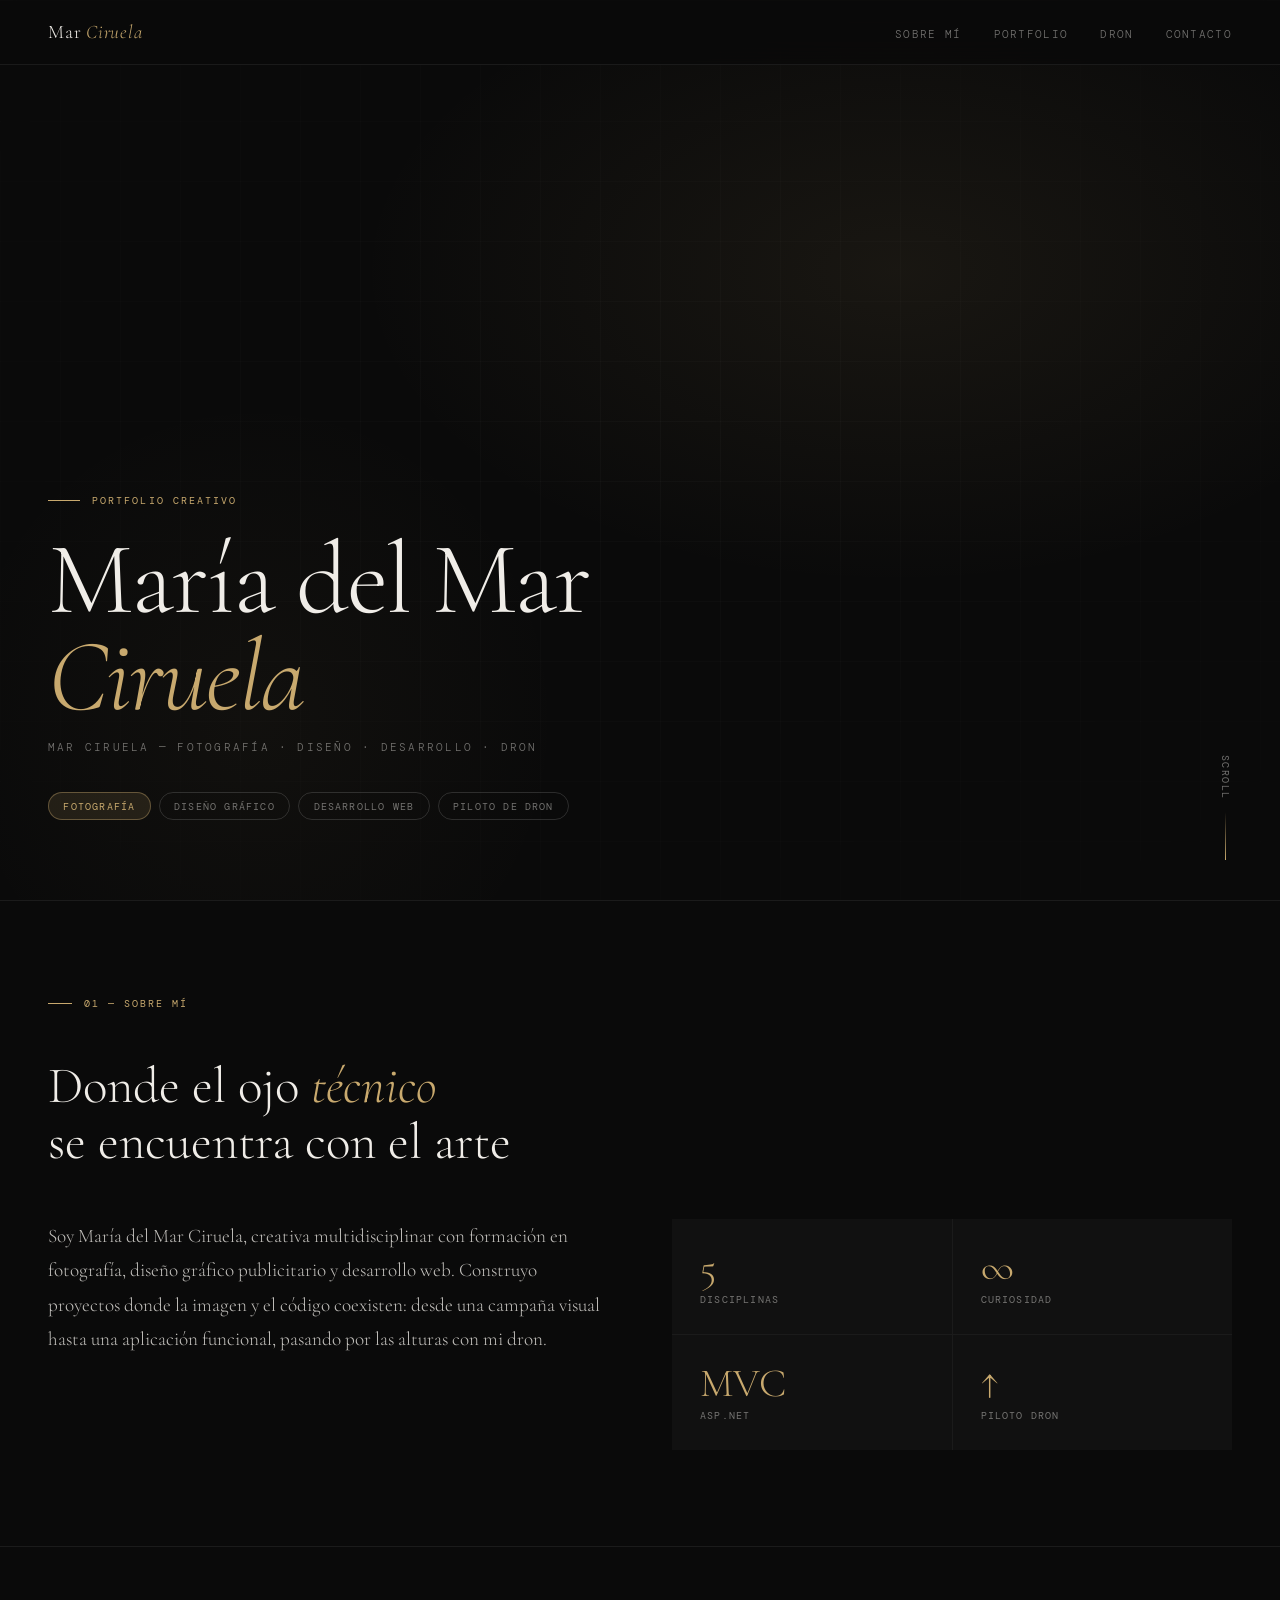
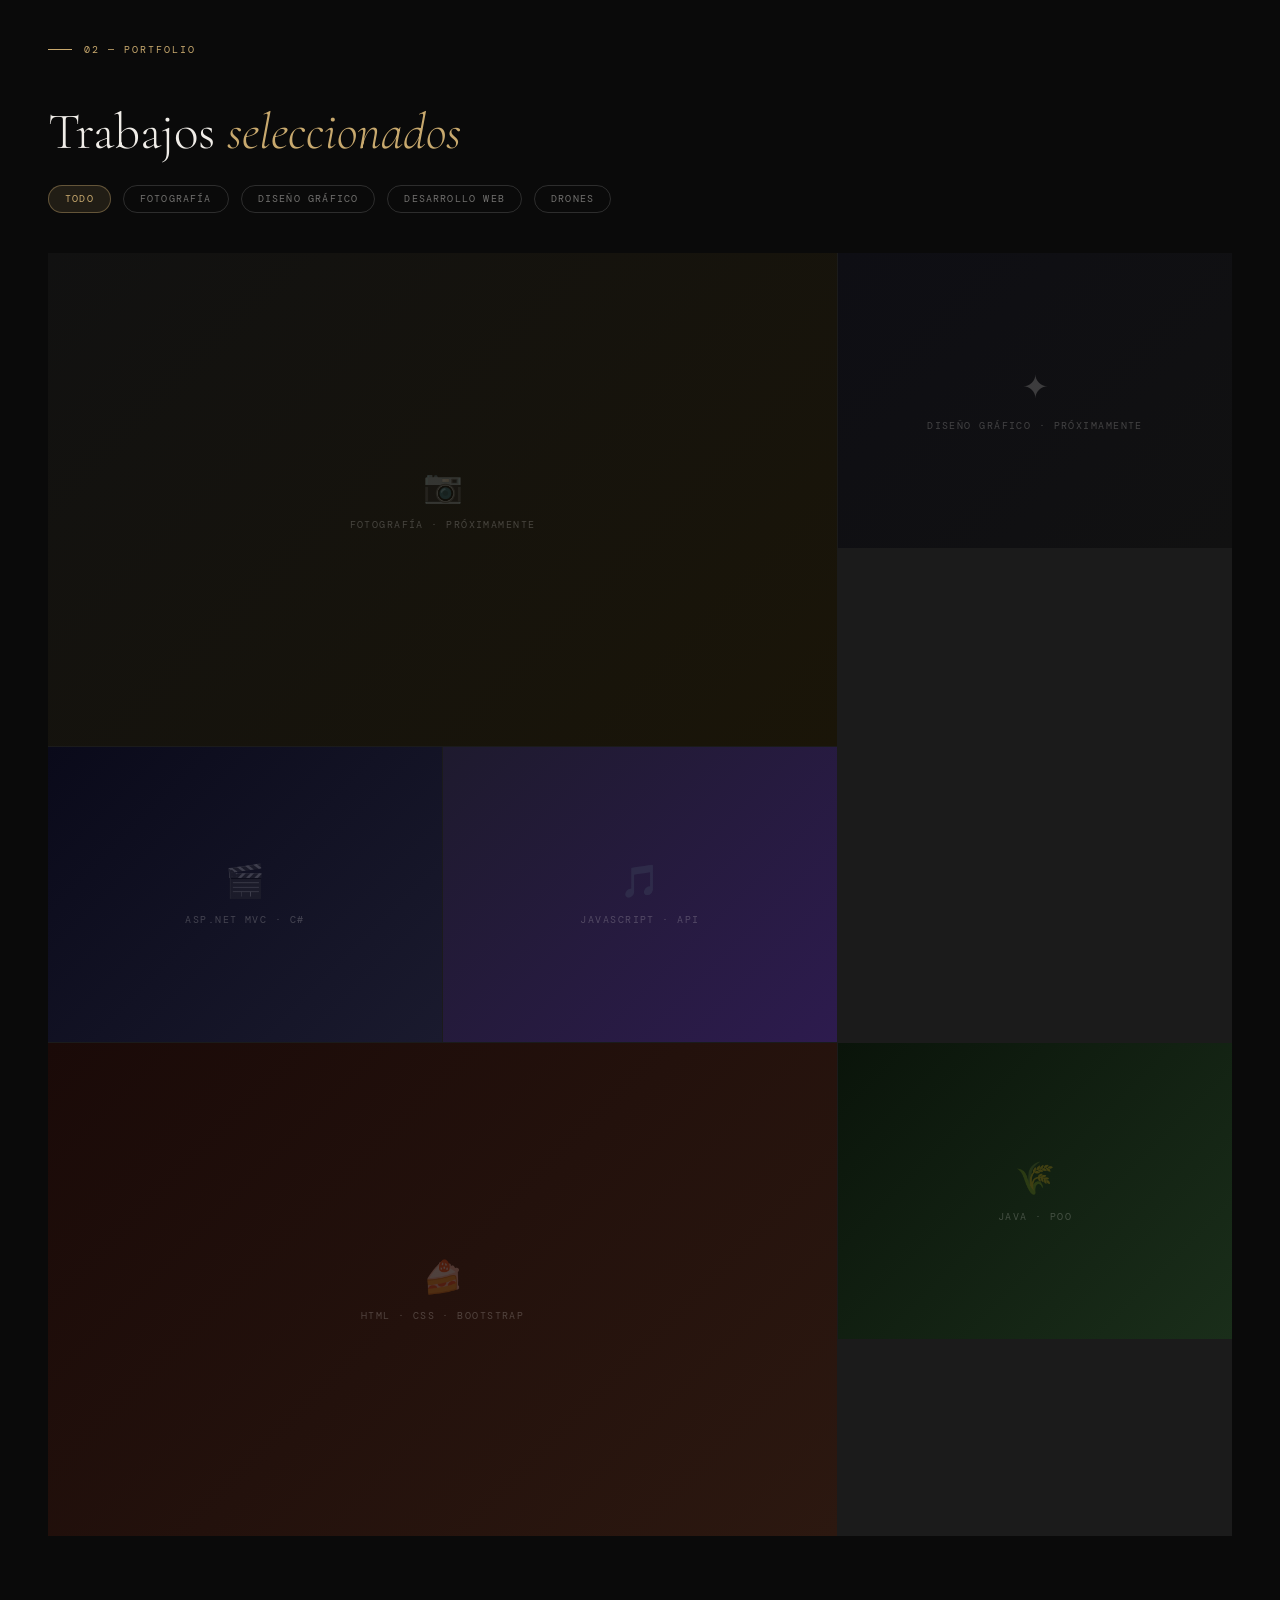
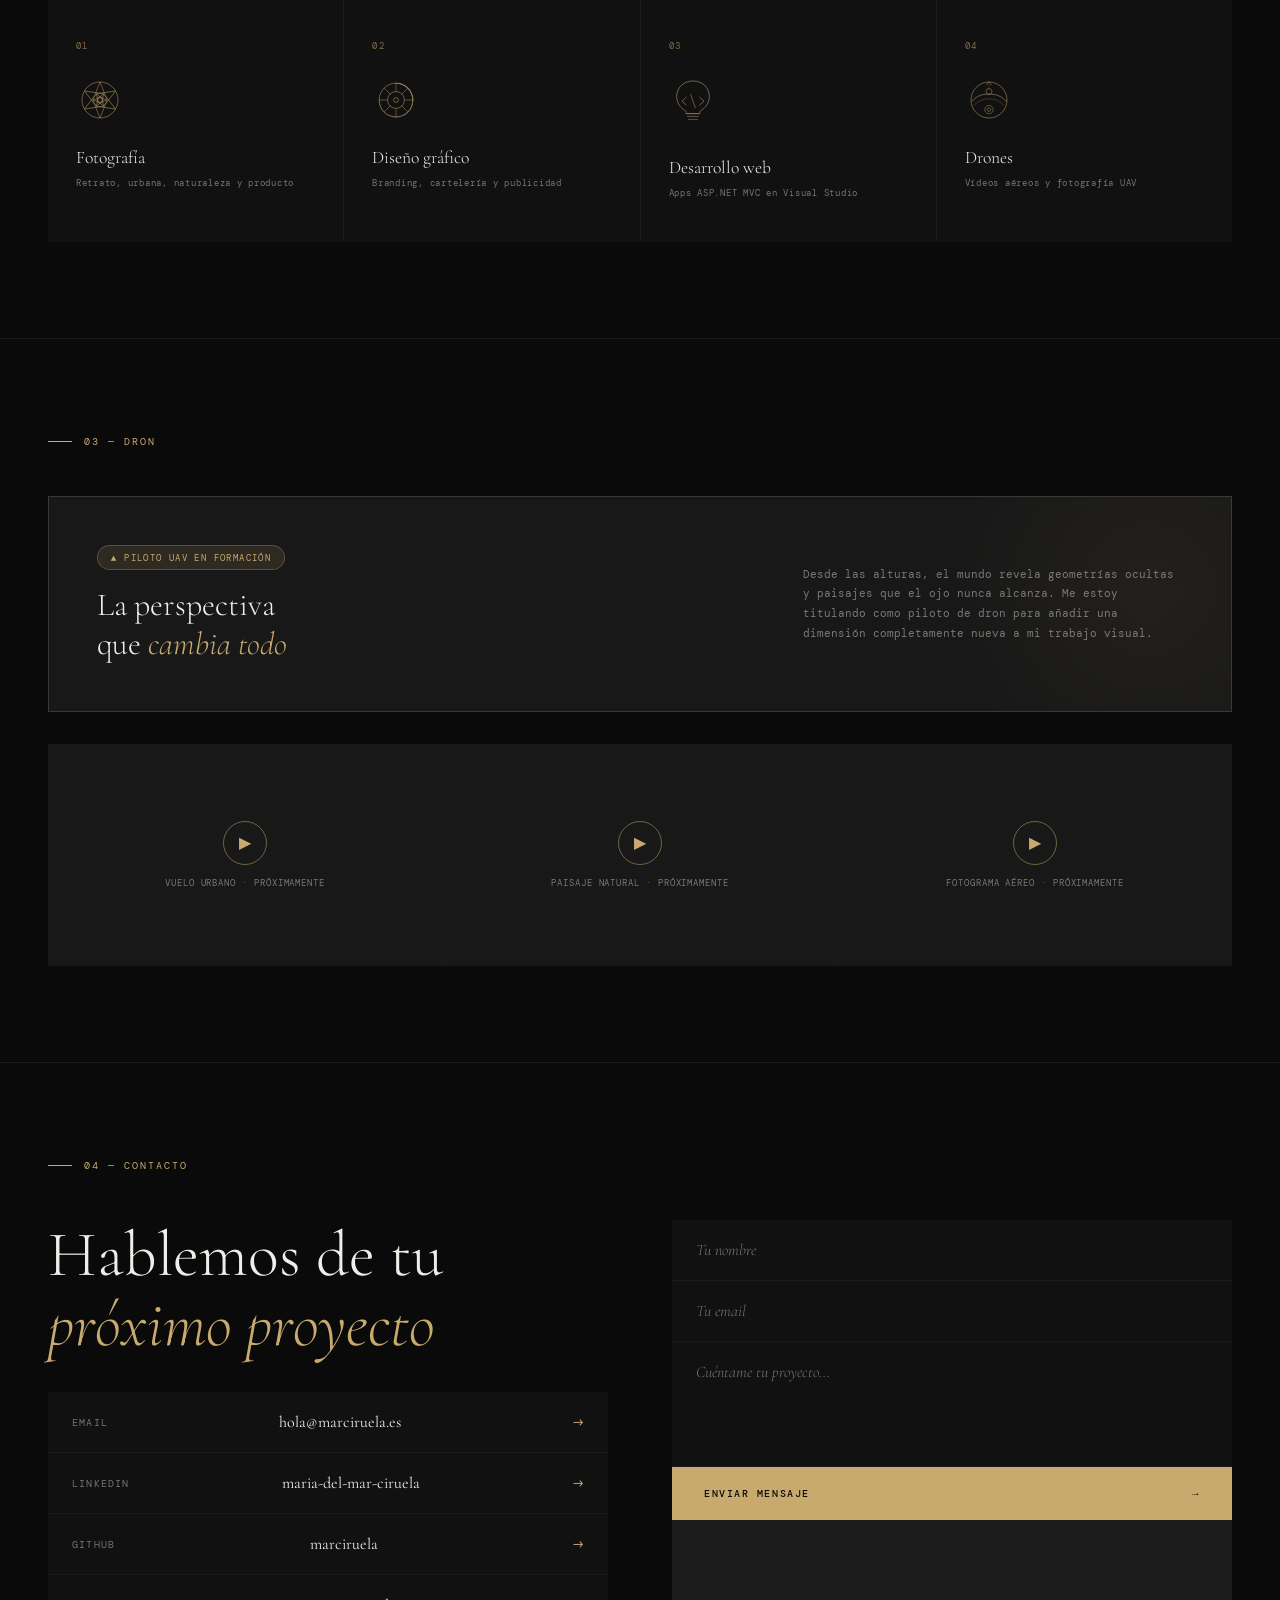
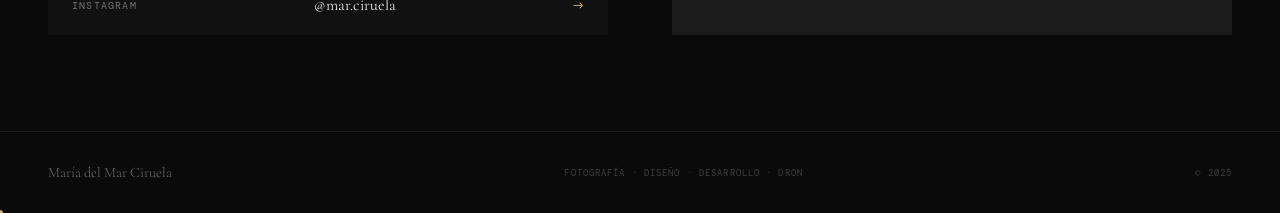
==== commit 7651382b: "Proyectos de desarrollo web añadidos" ====
--- a/index.html
+++ b/index.html
@@ -40,8 +40,7 @@
   <div class="hero-roles fade-up delay-3">
     <span class="role-pill active">Fotografía</span>
     <span class="role-pill">Diseño gráfico</span>
-    <span class="role-pill">Diseño web</span>
-    <span class="role-pill">Desarrollo ASP.NET</span>
+    <span class="role-pill">Desarrollo web</span>
     <span class="role-pill">Piloto de dron</span>
   </div>
   <div class="hero-scroll fade-up delay-4">Scroll</div>
@@ -87,9 +86,9 @@
   <div class="portfolio-filter">
     <button class="filter-btn active" onclick="filterPortfolio(this,'all')">Todo</button>
     <button class="filter-btn" onclick="filterPortfolio(this,'foto')">Fotografía</button>
-    <button class="filter-btn" onclick="filterPortfolio(this,'diseno')">Diseño</button>
-    <button class="filter-btn" onclick="filterPortfolio(this,'web')">Diseño web</button>
-    <button class="filter-btn" onclick="filterPortfolio(this,'dev')">Desarrollo</button>
+    <button class="filter-btn" onclick="filterPortfolio(this,'diseno')">Diseño gráfico</button>
+    <button class="filter-btn" onclick="filterPortfolio(this,'dev')">Desarrollo web</button>
+    <button class="filter-btn" onclick="filterPortfolio(this,'dron')">Drones</button>
   </div>
 
   <div class="portfolio-grid">
@@ -100,8 +99,6 @@
         <span class="ph-icon">📷</span>
         <span class="ph-label">Fotografía · Próximamente</span>
       </div>
-      <!-- Cuando tengas la foto, reemplaza el div.portfolio-placeholder por:
-      <img src="assets/img/foto-urbana.jpg" alt="Sesión urbana Madrid"> -->
       <div class="portfolio-overlay">
         <div class="overlay-cat">Fotografía</div>
         <div class="overlay-title">Sesión urbana · Madrid</div>
@@ -120,51 +117,51 @@
       </div>
     </div>
 
-    <!-- ITEM 3 — Desarrollo ASP.NET -->
-    <div class="portfolio-item" data-cat="dev">
-      <div class="portfolio-placeholder">
-        <span class="ph-icon">⌨</span>
-        <span class="ph-label">ASP.NET MVC · Próximamente</span>
-      </div>
-      <div class="portfolio-overlay">
-        <div class="overlay-cat">Desarrollo ASP.NET MVC</div>
-        <div class="overlay-title">Aplicación de gestión</div>
-      </div>
-    </div>
-
-    <!-- ITEM 4 — Diseño web -->
-    <div class="portfolio-item" data-cat="web">
-      <div class="portfolio-placeholder">
-        <span class="ph-icon">◻</span>
-        <span class="ph-label">Diseño web · Próximamente</span>
-      </div>
-      <div class="portfolio-overlay">
-        <div class="overlay-cat">Diseño web</div>
-        <div class="overlay-title">Landing page · E-commerce</div>
-      </div>
-    </div>
-
-    <!-- ITEM 5 — Fotografía (grande) -->
-    <div class="portfolio-item" data-cat="foto">
-      <div class="portfolio-placeholder">
-        <span class="ph-icon">◎</span>
-        <span class="ph-label">Fotografía · Próximamente</span>
-      </div>
-      <div class="portfolio-overlay">
-        <div class="overlay-cat">Fotografía</div>
-        <div class="overlay-title">Retrato natural · Estudio</div>
-      </div>
-    </div>
-
-    <!-- ITEM 6 — Diseño gráfico -->
-    <div class="portfolio-item" data-cat="diseno">
-      <div class="portfolio-placeholder">
-        <span class="ph-icon">◈</span>
-        <span class="ph-label">Diseño gráfico · Próximamente</span>
-      </div>
-      <div class="portfolio-overlay">
-        <div class="overlay-cat">Diseño gráfico</div>
-        <div class="overlay-title">Cartel publicitario</div>
+    <!-- ITEM 3 — Cine Montecastelo -->
+    <div class="portfolio-item" data-cat="dev" style="cursor:pointer" onclick="window.location.href='proyectos/cine-montecastelo.html'">
+      <div class="portfolio-placeholder" style="background:linear-gradient(135deg,#0a0a1a,#1a1a2e)">
+        <span class="ph-icon">🎬</span>
+        <span class="ph-label">ASP.NET MVC · C#</span>
+      </div>
+      <div class="portfolio-overlay">
+        <div class="overlay-cat">Desarrollo web · ASP.NET MVC</div>
+        <div class="overlay-title">Cine Montecastelo</div>
+      </div>
+    </div>
+
+    <!-- ITEM 4 — Buscador de Música -->
+    <div class="portfolio-item" data-cat="dev" style="cursor:pointer" onclick="window.location.href='proyectos/buscador-musica.html'">
+      <div class="portfolio-placeholder" style="background:linear-gradient(135deg,#1e1a2e,#2d1b4e)">
+        <span class="ph-icon">🎵</span>
+        <span class="ph-label">JavaScript · API</span>
+      </div>
+      <div class="portfolio-overlay">
+        <div class="overlay-cat">Desarrollo web · JavaScript</div>
+        <div class="overlay-title">TrackWave — Buscador de música</div>
+      </div>
+    </div>
+
+    <!-- ITEM 5 — E-Commerce Repostería (grande) -->
+    <div class="portfolio-item" data-cat="dev" style="cursor:pointer" onclick="window.location.href='proyectos/ecommerce-reposteria.html'">
+      <div class="portfolio-placeholder" style="background:linear-gradient(135deg,#1a0a08,#2c1810)">
+        <span class="ph-icon">🍰</span>
+        <span class="ph-label">HTML · CSS · Bootstrap</span>
+      </div>
+      <div class="portfolio-overlay">
+        <div class="overlay-cat">Desarrollo web · E-Commerce</div>
+        <div class="overlay-title">Dulce Pasión — Repostería artesanal</div>
+      </div>
+    </div>
+
+    <!-- ITEM 6 — Minigranja -->
+    <div class="portfolio-item" data-cat="dev" style="cursor:pointer" onclick="window.location.href='proyectos/minigranja.html'">
+      <div class="portfolio-placeholder" style="background:linear-gradient(135deg,#0a140a,#1a2e1a)">
+        <span class="ph-icon">🌾</span>
+        <span class="ph-label">Java · POO</span>
+      </div>
+      <div class="portfolio-overlay">
+        <div class="overlay-cat">Desarrollo · Java</div>
+        <div class="overlay-title">Minigranja — Gestión de granja</div>
       </div>
     </div>
 
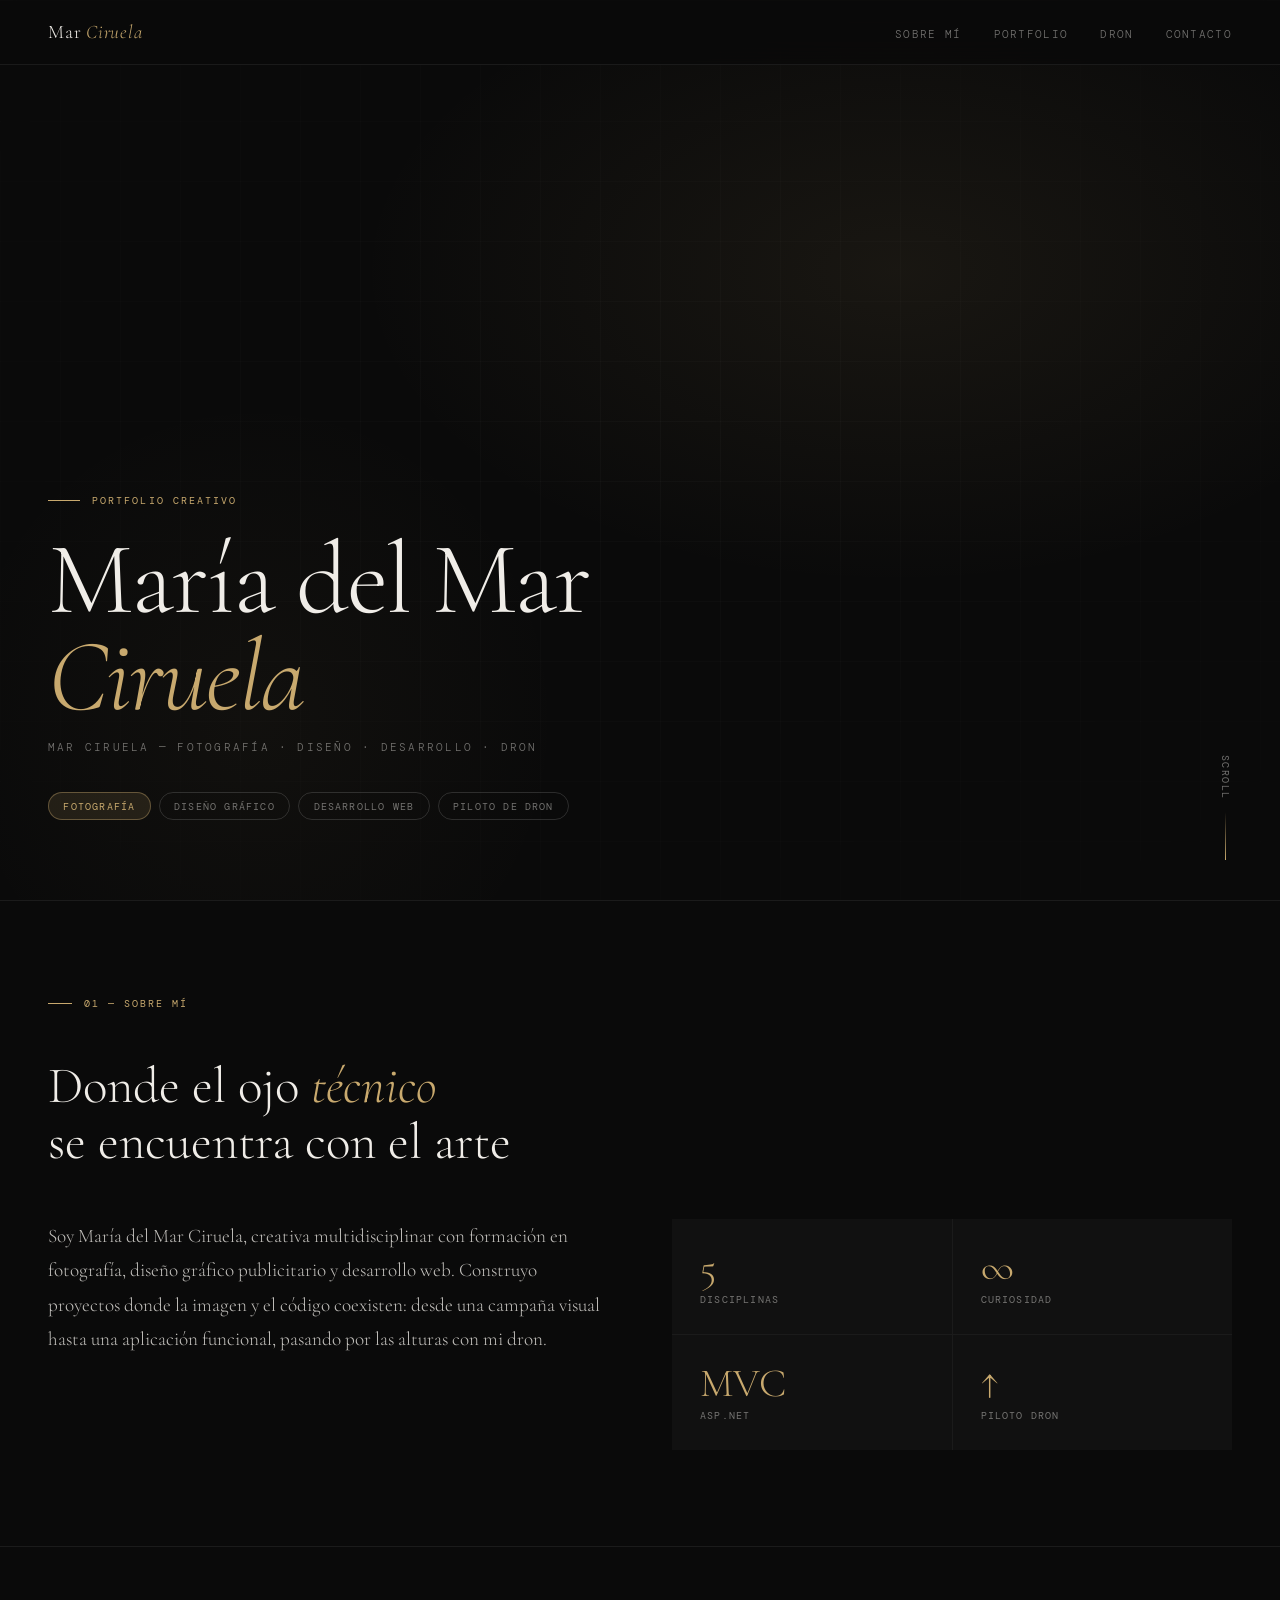
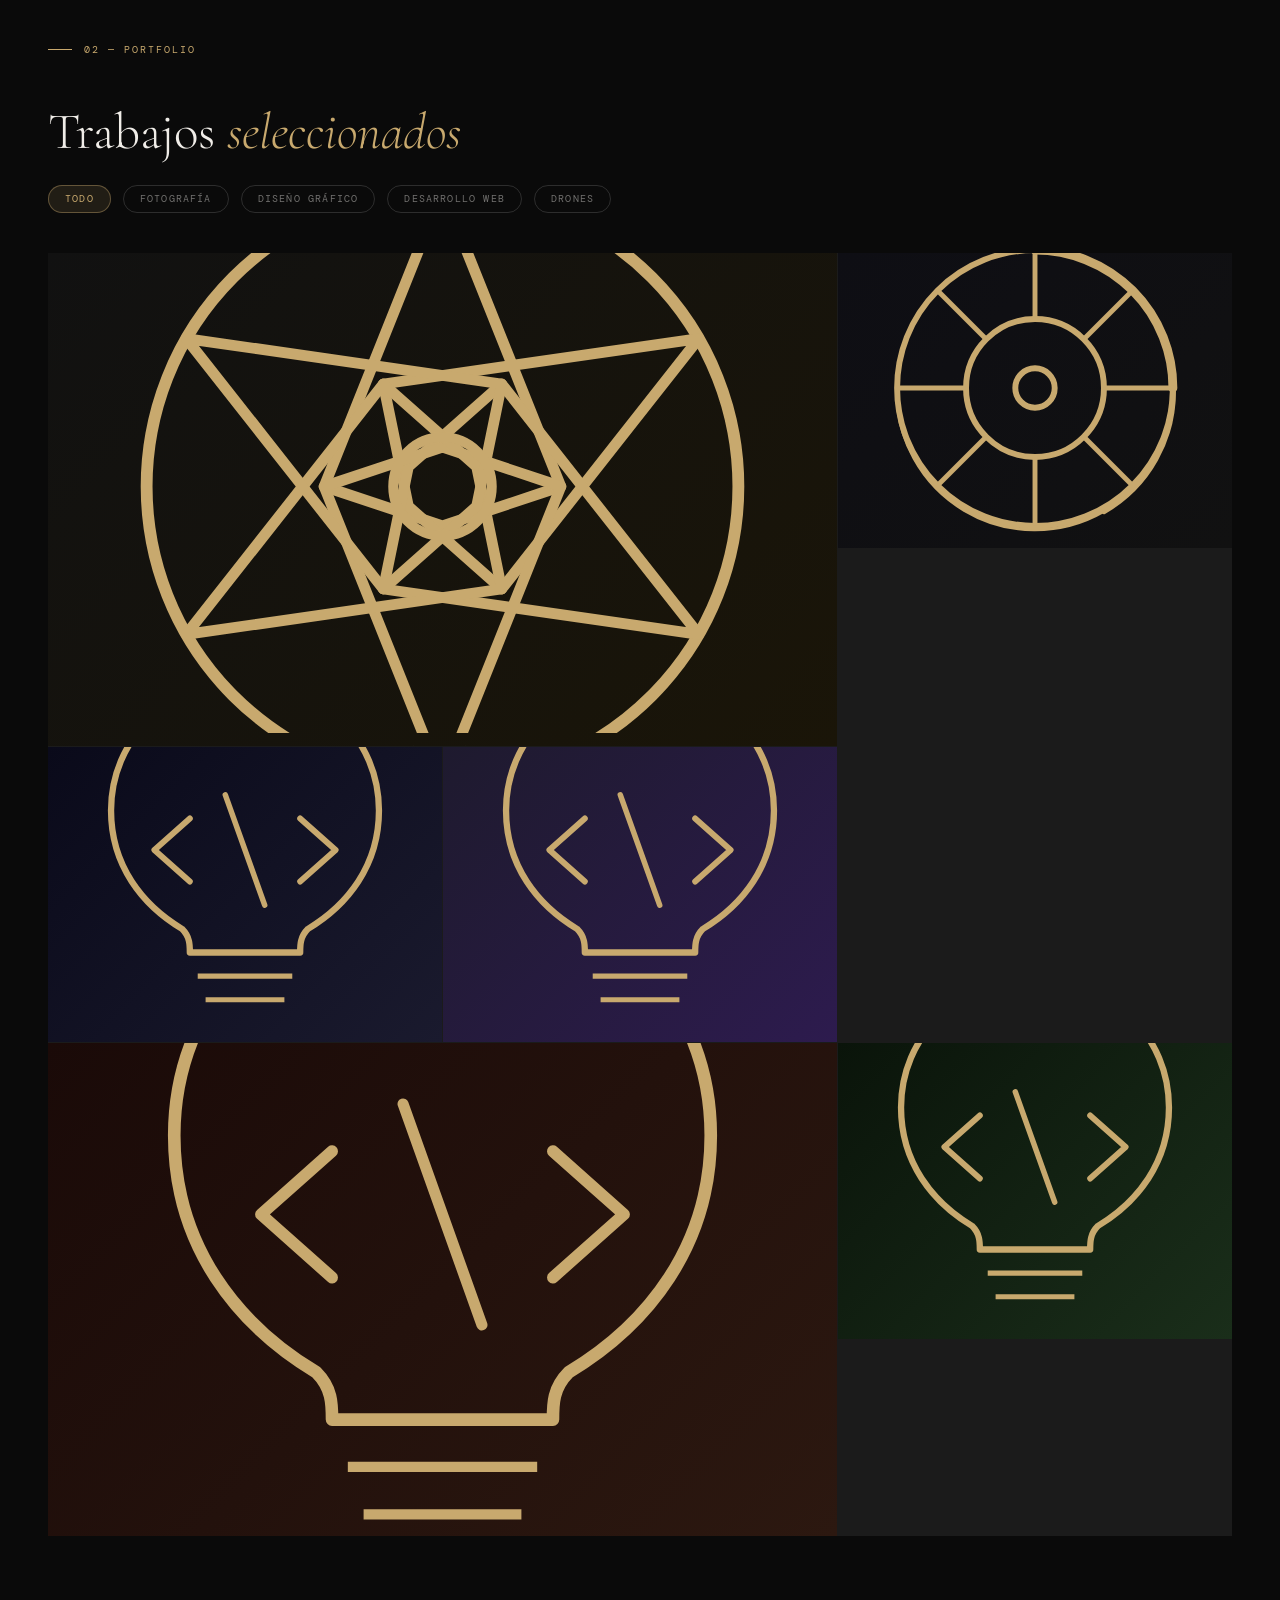
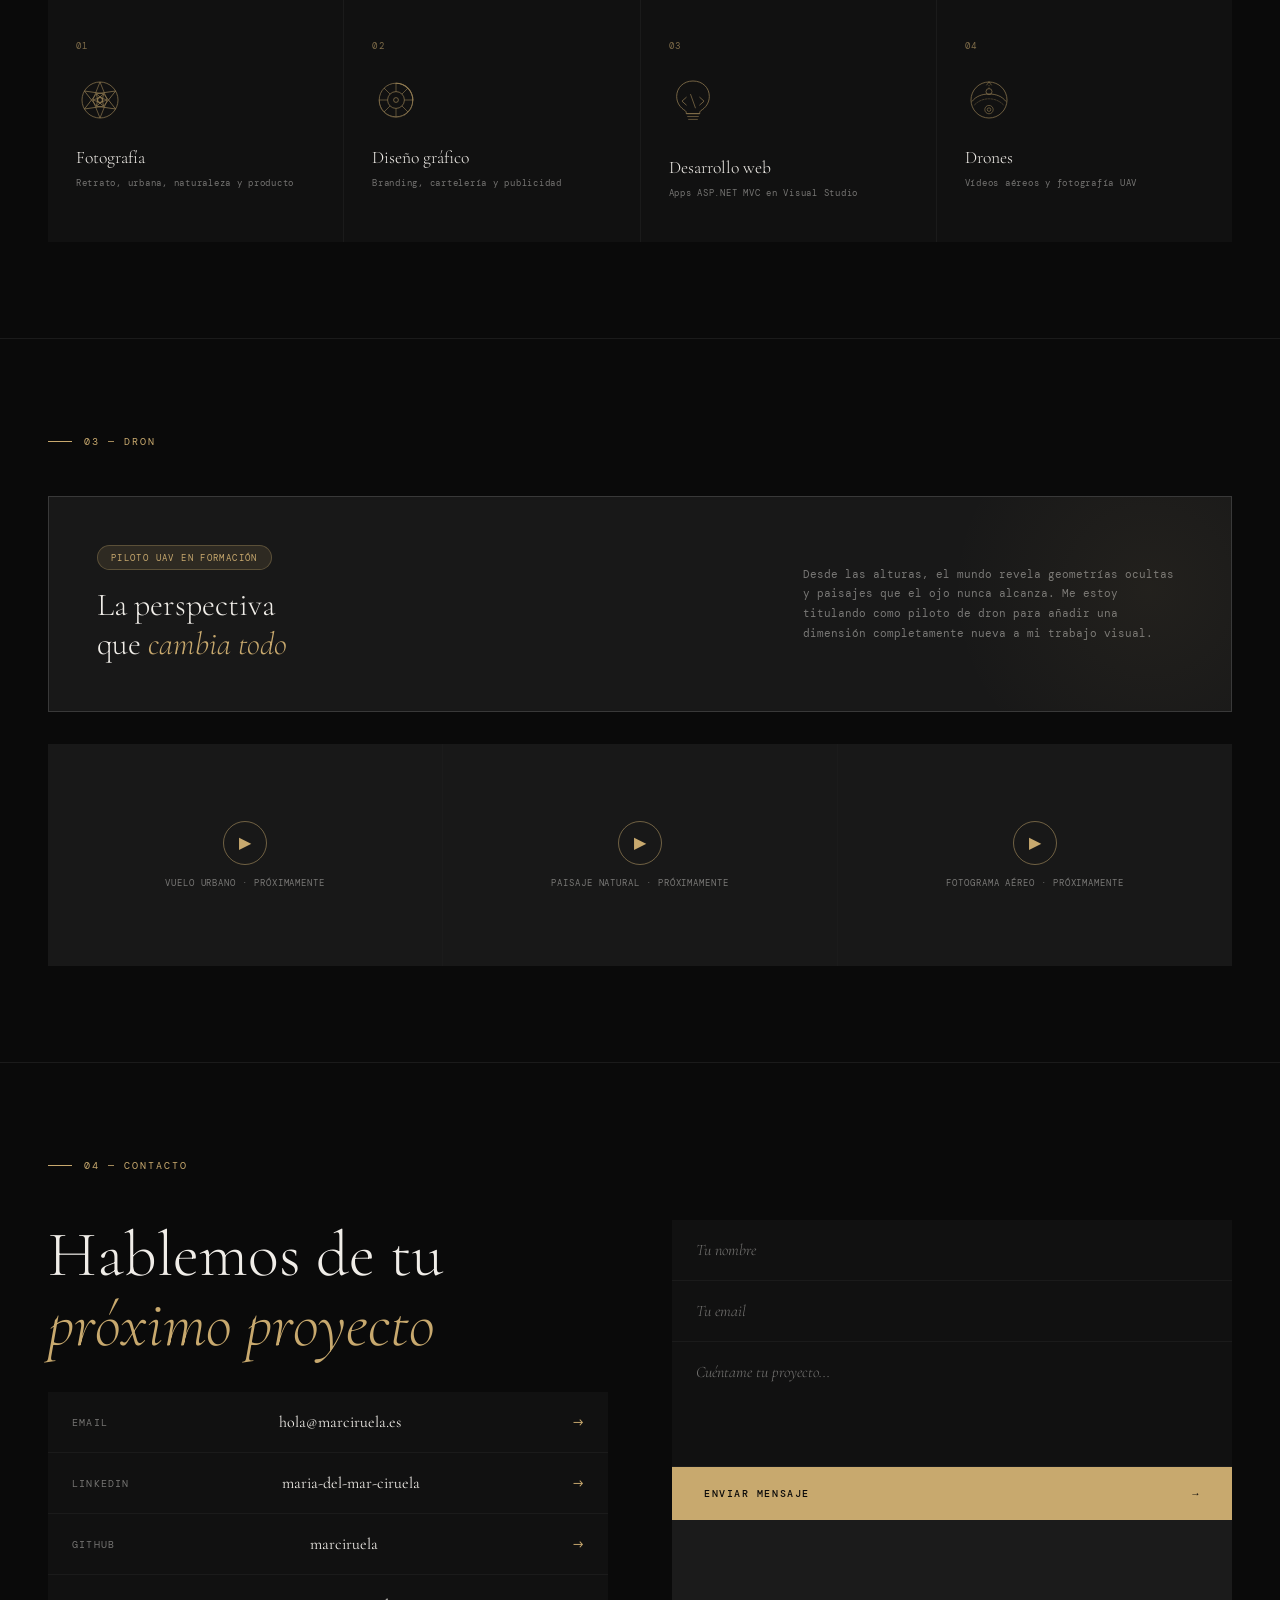
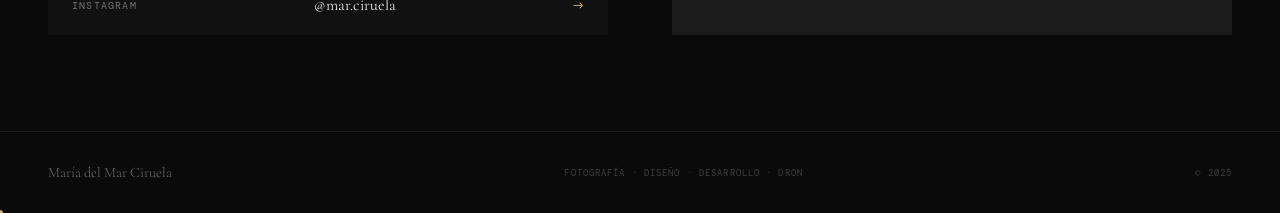
==== commit fa9a34cf: "Interfaces reales de Cine Montecastelo y Minigranja" ====
--- a/index.html
+++ b/index.html
@@ -96,7 +96,7 @@
     <!-- ITEM 1 — Fotografía (grande) -->
     <div class="portfolio-item" data-cat="foto">
       <div class="portfolio-placeholder">
-        <span class="ph-icon">📷</span>
+        <img class="ph-icon-svg" src="assets/logo/icono-fotografia.svg" alt="Fotografía">
         <span class="ph-label">Fotografía · Próximamente</span>
       </div>
       <div class="portfolio-overlay">
@@ -108,7 +108,7 @@
     <!-- ITEM 2 — Diseño gráfico -->
     <div class="portfolio-item" data-cat="diseno">
       <div class="portfolio-placeholder">
-        <span class="ph-icon">✦</span>
+        <img class="ph-icon-svg" src="assets/logo/icono-diseno.svg" alt="Diseño gráfico">
         <span class="ph-label">Diseño gráfico · Próximamente</span>
       </div>
       <div class="portfolio-overlay">
@@ -120,7 +120,7 @@
     <!-- ITEM 3 — Cine Montecastelo -->
     <div class="portfolio-item" data-cat="dev" style="cursor:pointer" onclick="window.location.href='proyectos/cine-montecastelo.html'">
       <div class="portfolio-placeholder" style="background:linear-gradient(135deg,#0a0a1a,#1a1a2e)">
-        <span class="ph-icon">🎬</span>
+        <img class="ph-icon-svg" src="assets/logo/icono-desarrollo.svg" alt="Desarrollo web">
         <span class="ph-label">ASP.NET MVC · C#</span>
       </div>
       <div class="portfolio-overlay">
@@ -132,7 +132,7 @@
     <!-- ITEM 4 — Buscador de Música -->
     <div class="portfolio-item" data-cat="dev" style="cursor:pointer" onclick="window.location.href='proyectos/buscador-musica.html'">
       <div class="portfolio-placeholder" style="background:linear-gradient(135deg,#1e1a2e,#2d1b4e)">
-        <span class="ph-icon">🎵</span>
+        <img class="ph-icon-svg" src="assets/logo/icono-desarrollo.svg" alt="Desarrollo web">
         <span class="ph-label">JavaScript · API</span>
       </div>
       <div class="portfolio-overlay">
@@ -144,7 +144,7 @@
     <!-- ITEM 5 — E-Commerce Repostería (grande) -->
     <div class="portfolio-item" data-cat="dev" style="cursor:pointer" onclick="window.location.href='proyectos/ecommerce-reposteria.html'">
       <div class="portfolio-placeholder" style="background:linear-gradient(135deg,#1a0a08,#2c1810)">
-        <span class="ph-icon">🍰</span>
+        <img class="ph-icon-svg" src="assets/logo/icono-desarrollo.svg" alt="Desarrollo web">
         <span class="ph-label">HTML · CSS · Bootstrap</span>
       </div>
       <div class="portfolio-overlay">
@@ -156,7 +156,7 @@
     <!-- ITEM 6 — Minigranja -->
     <div class="portfolio-item" data-cat="dev" style="cursor:pointer" onclick="window.location.href='proyectos/minigranja.html'">
       <div class="portfolio-placeholder" style="background:linear-gradient(135deg,#0a140a,#1a2e1a)">
-        <span class="ph-icon">🌾</span>
+        <img class="ph-icon-svg" src="assets/logo/icono-desarrollo.svg" alt="Desarrollo">
         <span class="ph-label">Java · POO</span>
       </div>
       <div class="portfolio-overlay">
@@ -201,7 +201,7 @@
   <div class="section-label">03 — Dron</div>
   <div class="dron-banner">
     <div>
-      <div class="dron-badge">▲ Piloto UAV en formación</div>
+      <div class="dron-badge">Piloto UAV en formación</div>
       <h2 class="dron-title">La perspectiva<br>que <em>cambia todo</em></h2>
     </div>
     <p class="dron-text">
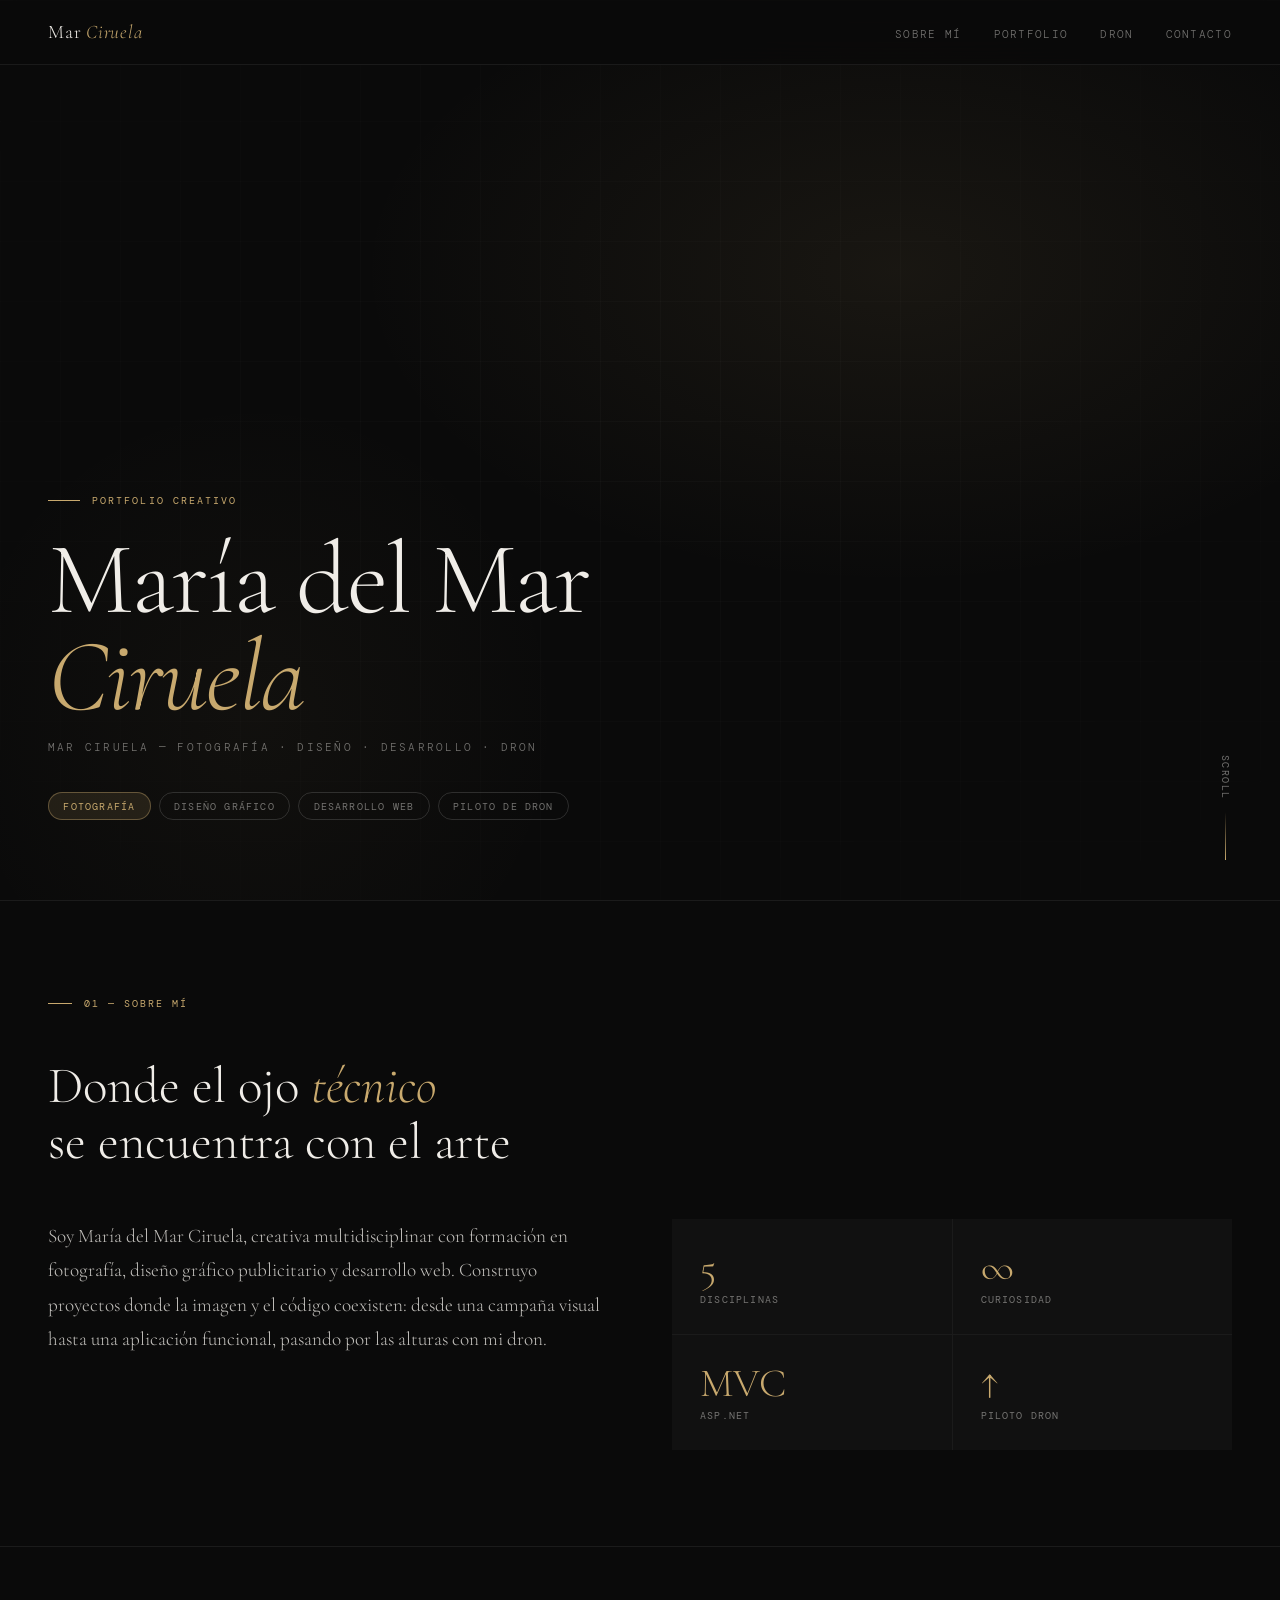
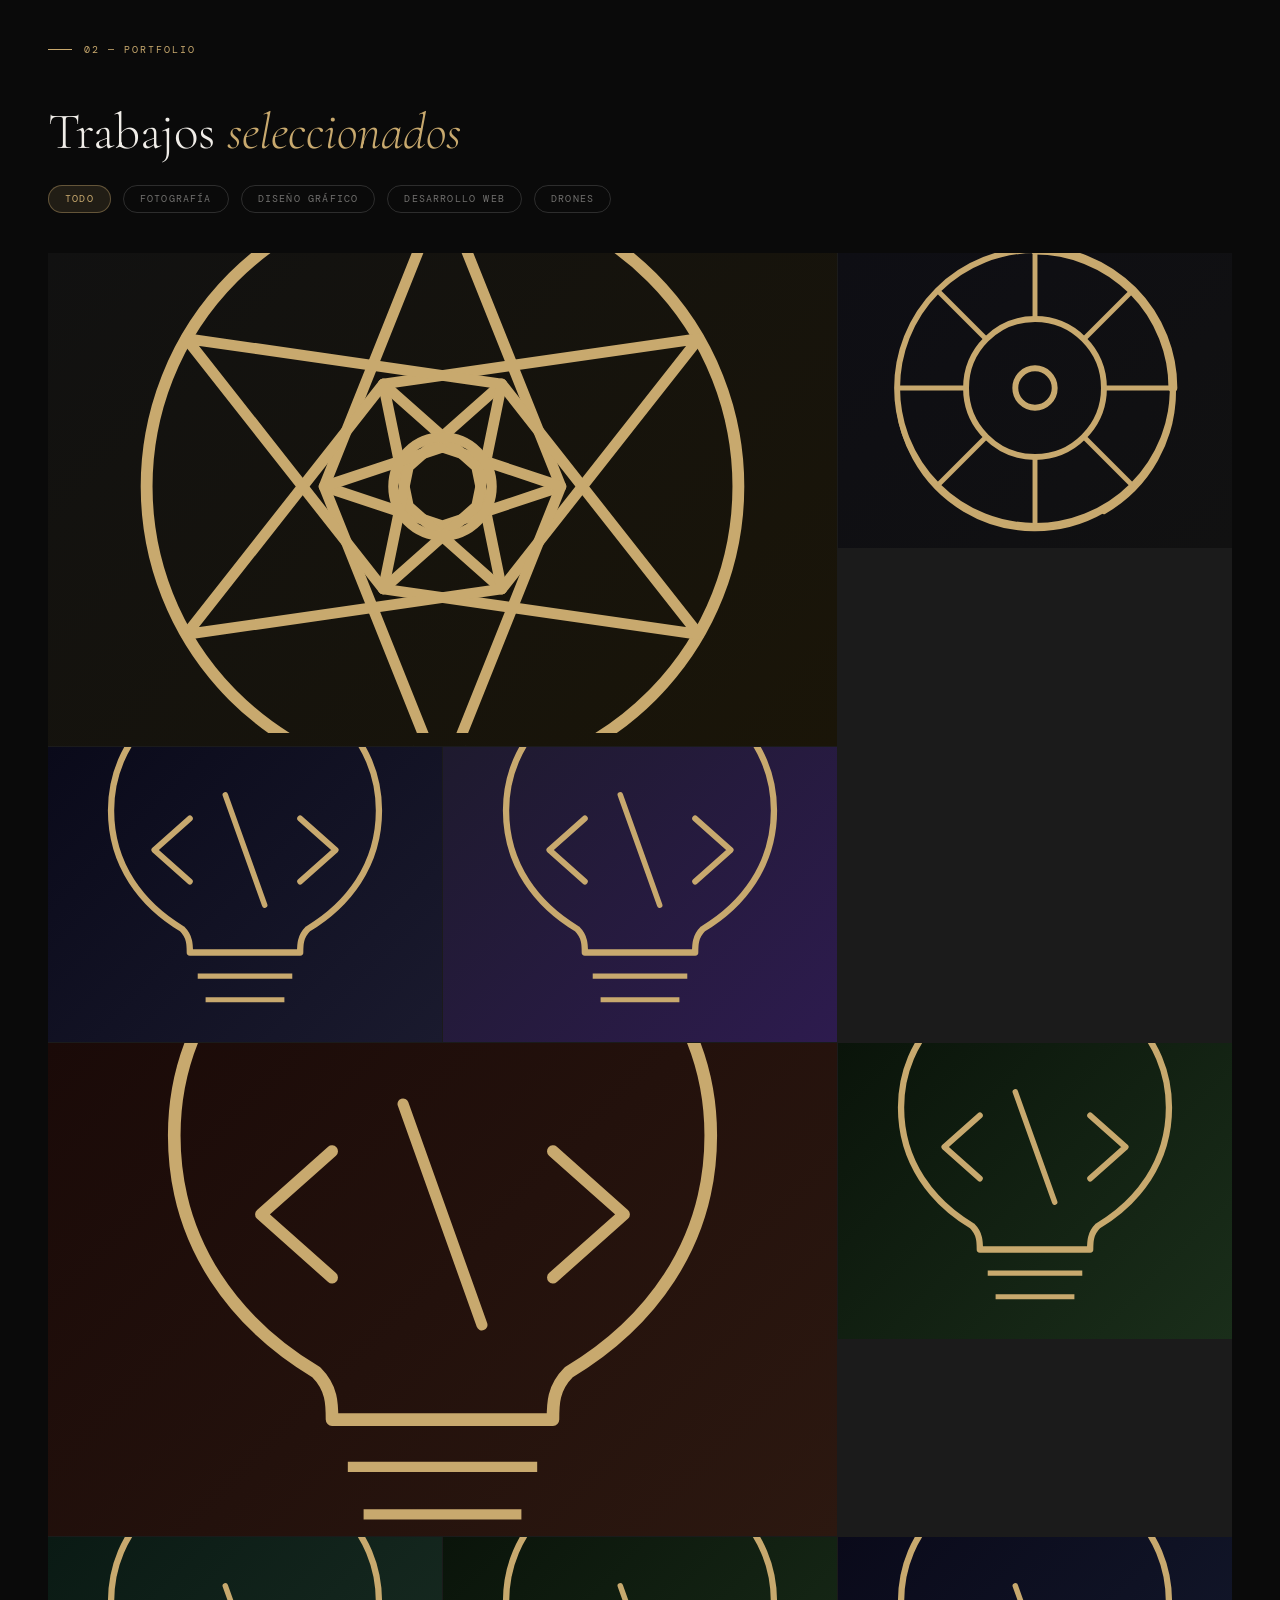
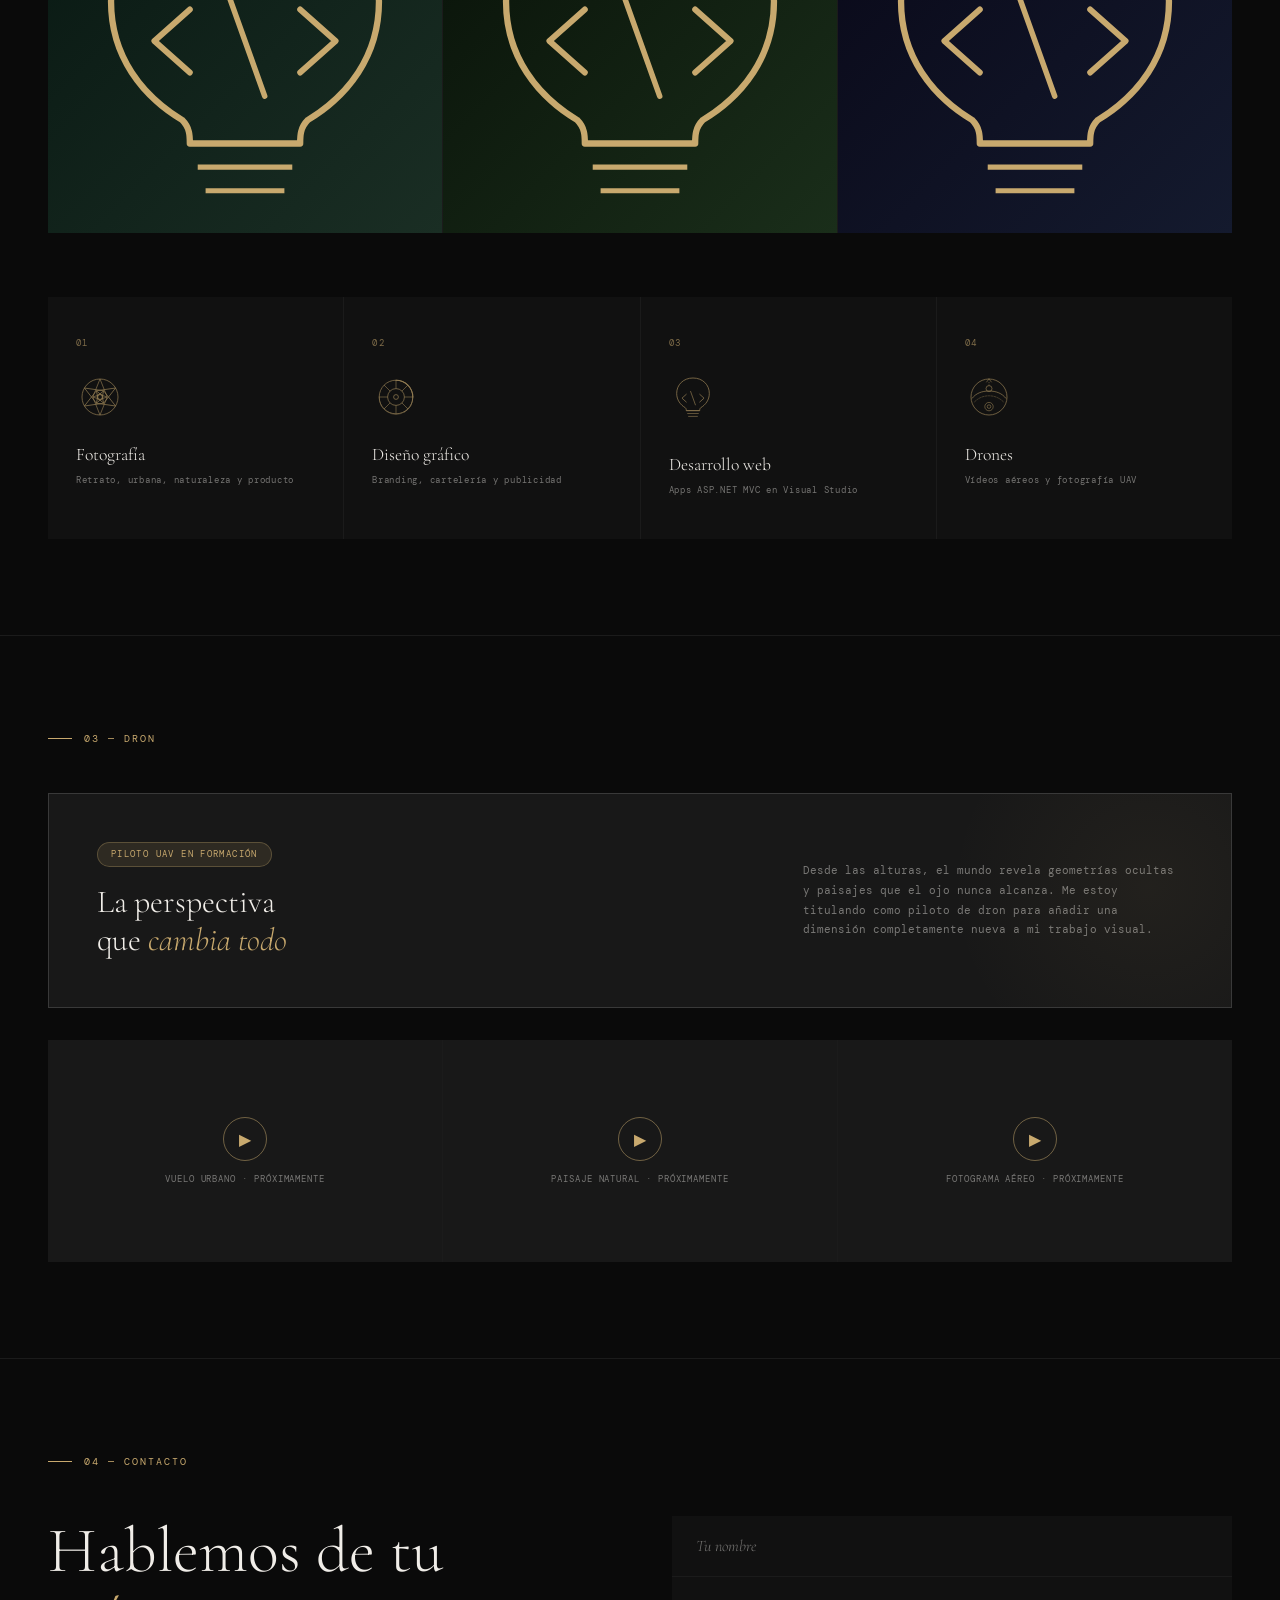
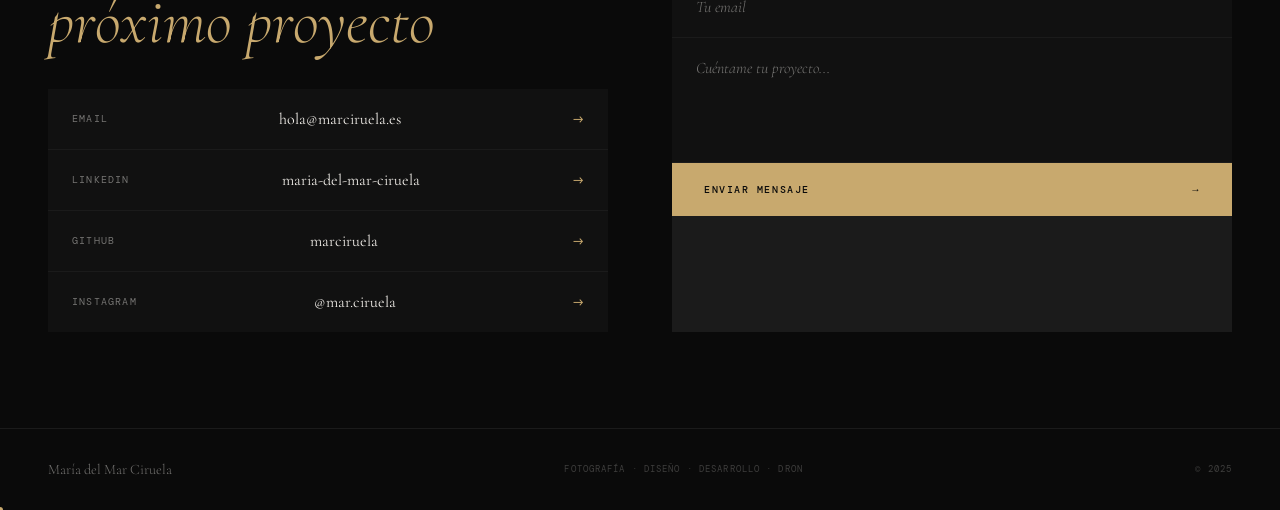
==== commit 5ac656dd: "Corregir ubicacion restaurante vegano" ====
--- a/index.html
+++ b/index.html
@@ -162,6 +162,42 @@
       <div class="portfolio-overlay">
         <div class="overlay-cat">Desarrollo · Java</div>
         <div class="overlay-title">Minigranja — Gestión de granja</div>
+      </div>
+    </div>
+
+    <!-- ITEM 7 — Web de Paisajes -->
+    <div class="portfolio-item" data-cat="dev" style="cursor:pointer" onclick="window.location.href='proyectos/web-paisajes.html'">
+      <div class="portfolio-placeholder" style="background:linear-gradient(135deg,#0a1a14,#1a2e24)">
+        <img class="ph-icon-svg" src="assets/logo/icono-desarrollo.svg" alt="Desarrollo web">
+        <span class="ph-label">HTML · CSS · Lightbox</span>
+      </div>
+      <div class="portfolio-overlay">
+        <div class="overlay-cat">Desarrollo web · CSS puro</div>
+        <div class="overlay-title">Galería de Paisajes</div>
+      </div>
+    </div>
+
+    <!-- ITEM 8 — Restaurante Vegano -->
+    <div class="portfolio-item" data-cat="dev" style="cursor:pointer" onclick="window.location.href='proyectos/restaurante-vegano.html'">
+      <div class="portfolio-placeholder" style="background:linear-gradient(135deg,#0a140a,#1a2e1a)">
+        <img class="ph-icon-svg" src="assets/logo/icono-desarrollo.svg" alt="Desarrollo web">
+        <span class="ph-label">HTML · CSS</span>
+      </div>
+      <div class="portfolio-overlay">
+        <div class="overlay-cat">Desarrollo web · Blog</div>
+        <div class="overlay-title">Desayunos Vegetarianos</div>
+      </div>
+    </div>
+
+    <!-- ITEM 9 — Refugio Animales -->
+    <div class="portfolio-item" data-cat="dev" style="cursor:pointer" onclick="window.location.href='proyectos/refugio-animales.html'">
+      <div class="portfolio-placeholder" style="background:linear-gradient(135deg,#0a0a1a,#141a2e)">
+        <img class="ph-icon-svg" src="assets/logo/icono-desarrollo.svg" alt="Desarrollo web">
+        <span class="ph-label">ASP.NET MVC · C#</span>
+      </div>
+      <div class="portfolio-overlay">
+        <div class="overlay-cat">Desarrollo web · ASP.NET MVC</div>
+        <div class="overlay-title">Refugio de Animales</div>
       </div>
     </div>
 
